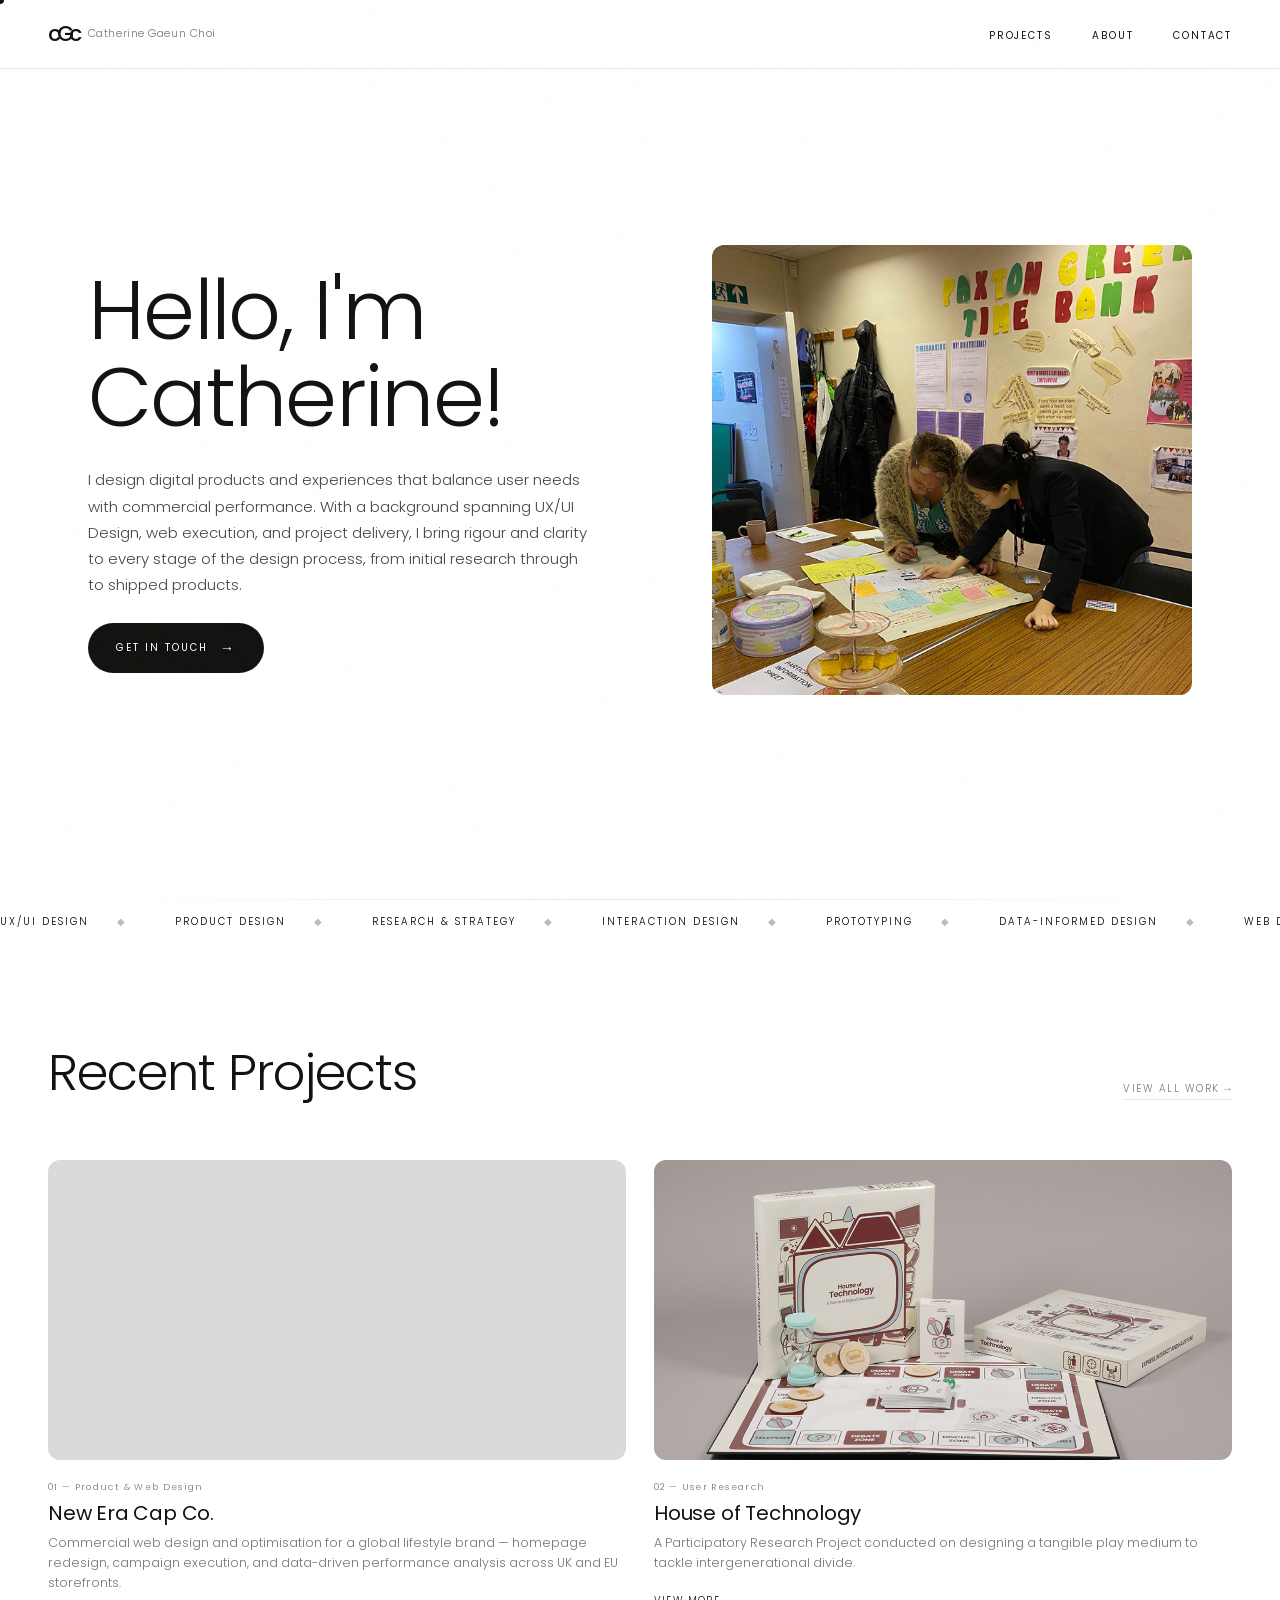
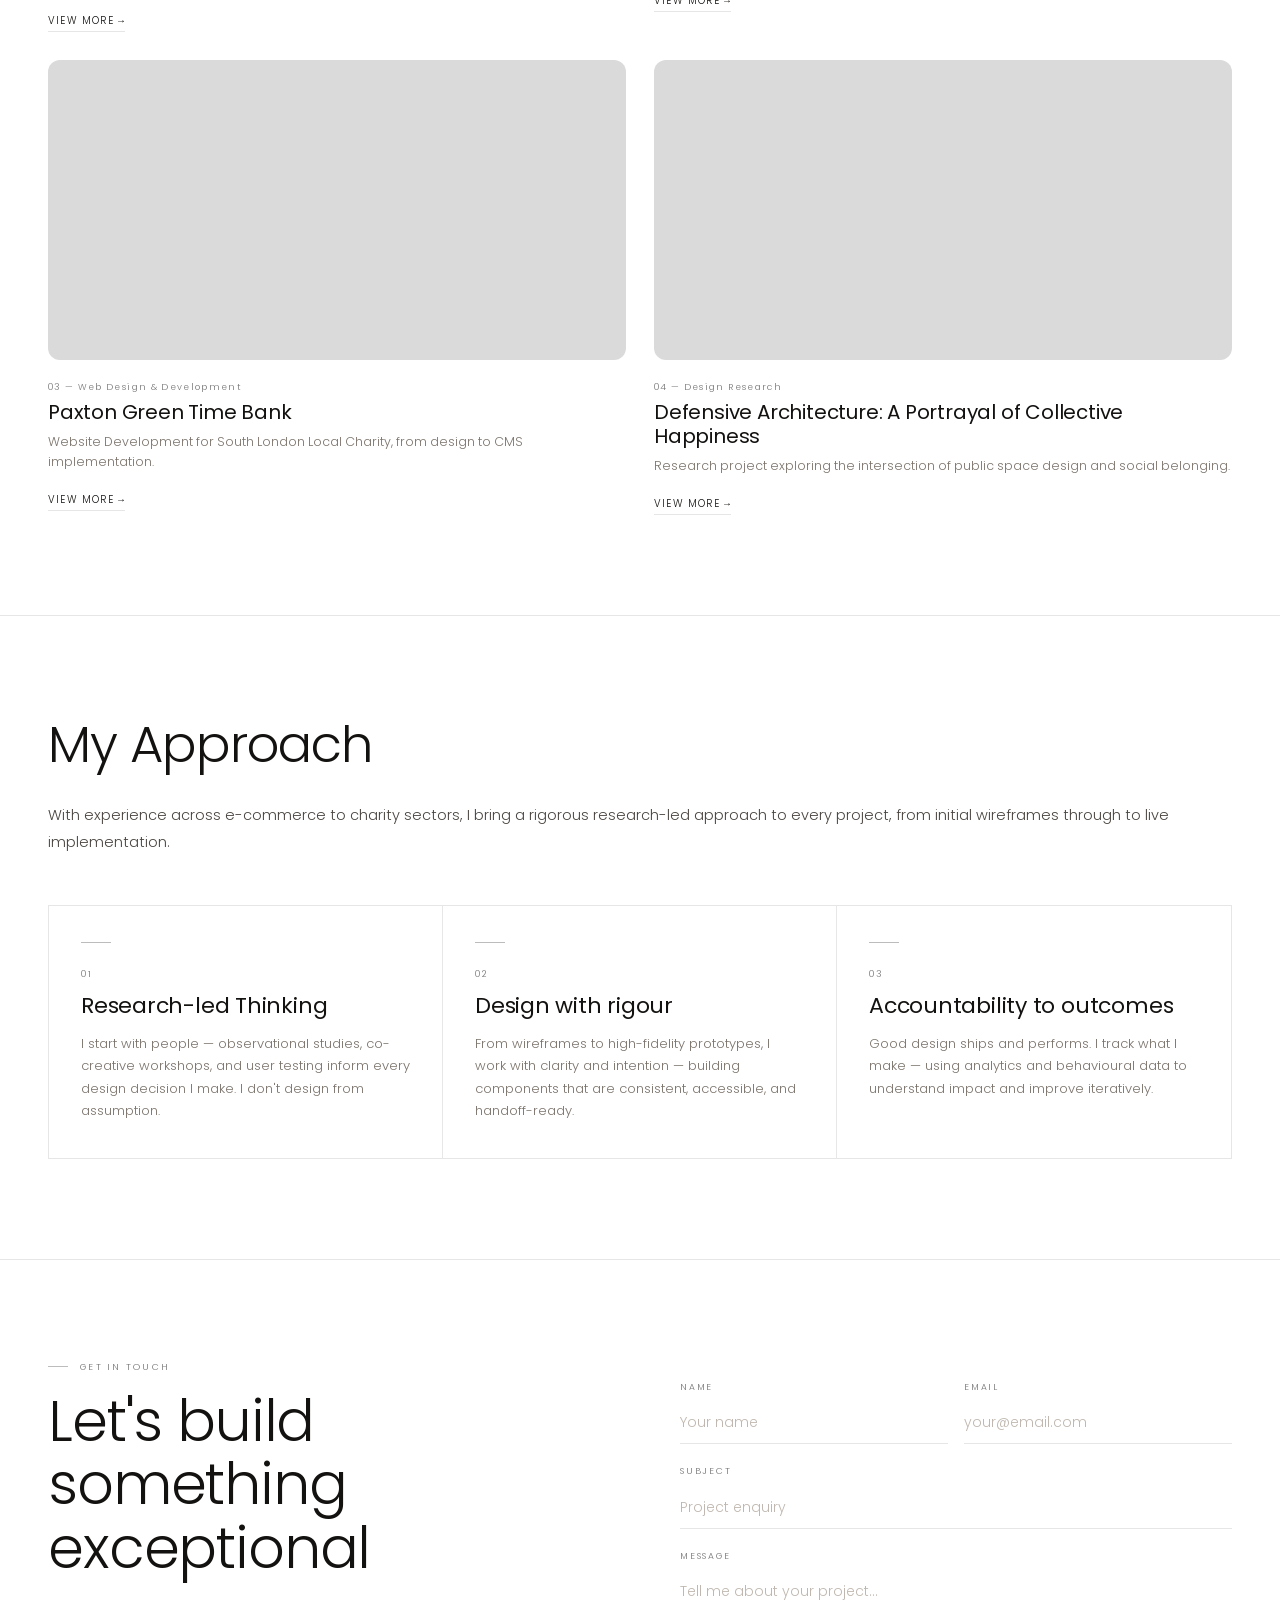
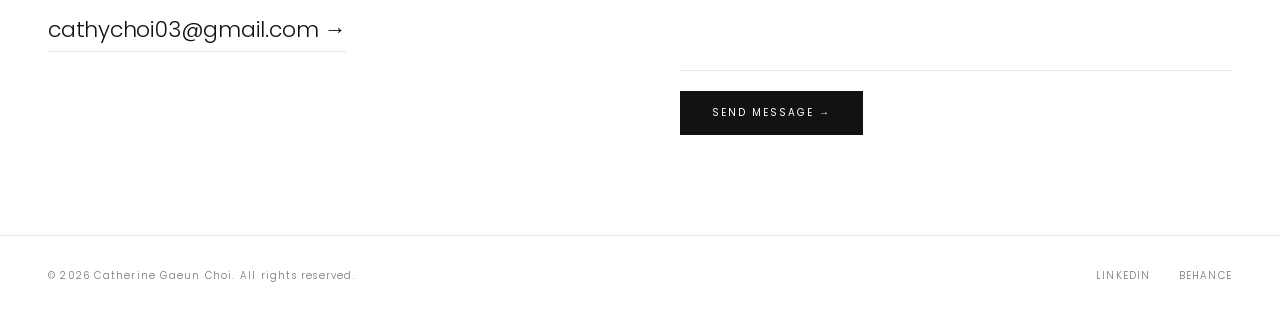
==== index.html @ c5b7e82d "removed project image for new era" ====
<!DOCTYPE html>
<html lang="en">
<head>
  <meta charset="UTF-8" />
  <meta name="viewport" content="width=device-width, initial-scale=1.0" />
  <title>Catherine Gaeun Choi — UX/UI & Web Specialist</title>
  <link rel="icon" type="image/png" href="memoji3.png">
  <link rel="apple-touch-icon" href="memoji3.png">

  <!-- Google Fonts -->
  <link rel="preconnect" href="https://fonts.googleapis.com" />
  <link rel="preconnect" href="https://fonts.gstatic.com" crossorigin />
  <link href="https://fonts.googleapis.com/css2?family=Poppins:wght@400;700&display=swap" rel="stylesheet">

  <!-- Stylesheet -->
  <link rel="stylesheet" href="style.css" />
</head>
<body>

  <!-- Custom cursor -->
  <div class="cursor" id="cursor"></div>

  <!-- ============================================================
       NAV
  ============================================================ -->
  <nav>
    <a href="#" class="nav-logo">
      <div class="logo-mark">cGc</div>
      <div class="logo-name">Catherine Gaeun Choi</div>
    </a>
    <ul class="nav-links">
      <li><a href="#projects">Projects</a></li>
      <li><a href="#services">About</a></li>
      <li><a href="#contact">Contact</a></li>
    </ul>
    <button class="nav-hamburger" id="hamburger" aria-label="Toggle menu">
      <span></span><span></span><span></span>
    </button>
  </nav>

  <!-- Mobile nav overlay -->
  <div class="mobile-nav-overlay" id="mobileNav">
    <a href="#projects" class="mobile-nav-link">Projects</a>
    <a href="#about"    class="mobile-nav-link">About</a>
    <a href="#services" class="mobile-nav-link">Services</a>
    <a href="#contact"  class="mobile-nav-link">Contact</a>
    <a href="mailto:cathychoi03@gmail.com" class="mobile-nav-email">cathychoi03@gmail.com</a>
  </div>

  <!-- ============================================================
       HERO
  ============================================================ -->
  <section class="hero">
  <div class="hero-content">
    <h1 class="hero-headline"> Hello, I'm Catherine!</h1>
    <p class="hero-bio">I design digital products and experiences that balance user needs with commercial performance. With a background spanning UX/UI Design, web execution, and project delivery, I bring rigour and clarity to every stage of the design process, from initial research through to shipped products.</p>
    <a class="hero-cta" href="#contact">Get in touch <span class="arrow">→</span></a>
  </div>
  <div class="hero-image">
    <img src="Work in progress.png" alt="Catherine" />
  </div>
  </section>

  <!-- ============================================================
       MARQUEE
  ============================================================ -->
  <div class="marquee-bar">
    <div class="marquee-track">
      <div class="marquee-item">UX/UI Design <span class="dot">◆</span></div>
      <div class="marquee-item">Product Design <span class="dot">◆</span></div>
      <div class="marquee-item">Research &amp; Strategy <span class="dot">◆</span></div>
      <div class="marquee-item">Interaction Design <span class="dot">◆</span></div>
      <div class="marquee-item">Prototyping <span class="dot">◆</span></div>
      <div class="marquee-item">Data-Informed Design <span class="dot">◆</span></div>
      <div class="marquee-item">Web Development <span class="dot">◆</span></div>
      <div class="marquee-item">CMS Implementation <span class="dot">◆</span></div>
      <!-- Duplicate set for seamless infinite loop -->
      <div class="marquee-item">UX/UI Design <span class="dot">◆</span></div>
      <div class="marquee-item">Product Design <span class="dot">◆</span></div>
      <div class="marquee-item">Research &amp; Strategy <span class="dot">◆</span></div>
      <div class="marquee-item">Interaction Design <span class="dot">◆</span></div>
      <div class="marquee-item">Prototyping <span class="dot">◆</span></div>
      <div class="marquee-item">Data-Informed Design <span class="dot">◆</span></div>
      <div class="marquee-item">Web Development <span class="dot">◆</span></div>
      <div class="marquee-item">CMS Implementation <span class="dot">◆</span></div>
    </div>
  </div>

  <!-- ============================================================
       PROJECTS
  ============================================================ -->
  <section id="projects">
    <div class="projects-header">
      <div>
        <h2 class="projects-title">Recent Projects</h2>
      </div>
      <a href="#" class="view-all">View All Work →</a>
    </div>

    <div class="projects-grid">

      <div class="project-card">
        <div class="project-thumb thumb-1">
          <div class="project-thumb-inner">
          </div>
        </div>
        <div class="project-info">
          <div class="project-index">01 — Product &amp; Web Design</div>
          <h3 class="project-name">New Era Cap Co.</h3>
          <p class="project-desc">Commercial web design and optimisation for a global lifestyle brand — homepage redesign, campaign execution, and data-driven performance analysis across UK and EU storefronts.</p>
          <a href="new-era.html" class="project-link">View more →</a>
        </div>
      </div>

      <div class="project-card">
        <div class="project-thumb thumb-2">
          <img src="House of Technology.jpg" alt="House of Technology" />
          <div class="project-thumb-inner">
          </div>
        </div>
        <div class="project-info">
          <div class="project-index">02 — User Research</div>
          <h3 class="project-name">House of Technology</h3>
          <p class="project-desc">A Participatory Research Project conducted on designing a tangible play medium to tackle intergenerational divide.</p>
          <a href="#" class="project-link">View more →</a>
        </div>
      </div>

      <div class="project-card">
        <div class="project-thumb thumb-3">
          <div class="project-thumb-inner">
          </div>
        </div>
        <div class="project-info">
          <div class="project-index">03 — Web Design &amp; Development</div>
          <h3 class="project-name">Paxton Green Time Bank</h3>
          <p class="project-desc">Website Development for South London Local Charity, from design to CMS implementation.</p>
          <a href="#" class="project-link">View more →</a>
        </div>
      </div>

      <div class="project-card">
        <div class="project-thumb thumb-4">
          <div class="project-thumb-inner">
          </div>
        </div>
        <div class="project-info">
          <div class="project-index">04 — Design Research</div>
          <h3 class="project-name">Defensive Architecture: A Portrayal of Collective Happiness</h3>
          <p class="project-desc">Research project exploring the intersection of public space design and social belonging.</p>
          <a href="#" class="project-link">View more →</a>
        </div>
      </div>

    </div>
  </section>

  <!-- ============================================================
       SERVICES
  ============================================================ -->
  <section id="services">
    <div class="services-header">
      <div>
        <h2 class="projects-title">My Approach</h2>
        <p class="about-text">With experience across e-commerce to charity sectors, I bring a rigorous
        research-led approach to every project, from initial wireframes through to live
        implementation.</p>
      </div>
    </div>
    <div class="services-list">
      <div class="service-item">
        <div class="service-accent"></div>
        <div class="service-num">01</div>
        <h3 class="service-name">Research-led Thinking</h3>
        <p class="service-text">I start with people — observational studies, co-creative workshops, and user testing inform every design decision I make. I don't design from assumption.</p>
      </div>
      <div class="service-item">
        <div class="service-accent"></div>
        <div class="service-num">02</div>
        <h3 class="service-name">Design with rigour</h3>
        <p class="service-text">From wireframes to high-fidelity prototypes, I work with clarity and intention — building components that are consistent, accessible, and handoff-ready.</p>
      </div>
      <div class="service-item">
        <div class="service-accent"></div>
        <div class="service-num">03</div>
        <h3 class="service-name">Accountability to outcomes</h3>
        <p class="service-text">Good design ships and performs. I track what I make — using analytics and behavioural data to understand impact and improve iteratively.</p>
      </div>
    </div>
  </section>

  <!-- ============================================================
       CONTACT
  ============================================================ -->
  <section id="contact">
    <div class="contact-left">
      <div class="section-label">Get in Touch</div>
      <h2 class="contact-tagline">
        Let's build<br>
        something<br>
        exceptional
      </h2>
      <a href="mailto:cathychoi03@gmail.com" class="contact-email">
        cathychoi03@gmail.com →
      </a>
    </div>
    <div class="contact-right">
      <form class="contact-form" onsubmit="return false;">
        <div class="form-row">
          <div class="form-group">
            <label class="form-label">Name</label>
            <input class="form-input" type="text" placeholder="Your name" />
          </div>
          <div class="form-group">
            <label class="form-label">Email</label>
            <input class="form-input" type="email" placeholder="your@email.com" />
          </div>
        </div>
        <div class="form-group">
          <label class="form-label">Subject</label>
          <input class="form-input" type="text" placeholder="Project enquiry" />
        </div>
        <div class="form-group">
          <label class="form-label">Message</label>
          <textarea class="form-textarea" placeholder="Tell me about your project..."></textarea>
        </div>
        <button class="form-submit" type="submit">Send Message →</button>
      </form>
    </div>
  </section>

  <!-- ============================================================
       FOOTER
  ============================================================ -->
  <footer>
    <div class="footer-copy">© 2026 Catherine Gaeun Choi. All rights reserved.</div>
    <div class="footer-socials">
      <a href="https://www.linkedin.com/in/gaeun-choi-cath0303">LinkedIn</a>
      <a href="https://www.behance.net/gaeunchoi_cath">Behance</a>
    </div>
  </footer>

  <!-- JavaScript -->
  <script src="main.js"></script>

</body>
</html>
---- style.css ----
/* ============================================================
   Catherine Gaeun Choi — Portfolio
   style.css
   ============================================================ */

*, *::before, *::after { box-sizing: border-box; margin: 0; padding: 0; }

:root {
  --cream: #ffffff;
  --ink: #141210;
  --warm-mid: #787878;
  --accent: #bcbcbc;
  --border: rgba(20,18,16,0.1);
  --font-display: 'Poppins', Helvetica, sans-serif;
  --font-body: 'Poppins', sans-serif;
  --font-mono: 'Poppins', monospace;
}

html { 
  scroll-behavior: smooth;
  overflow-x: hidden;
 }

body {
  background: var(--cream);
  color: var(--ink);
  font-family: var(--font-body);
  font-weight: 300;
  font-size: 15px;
  line-height: 1.6;
  overflow-x: hidden;
  cursor: none;
}

/* ---- CUSTOM CURSOR ---- */
.cursor {
  position: fixed;
  width: 8px; height: 8px;
  background: var(--ink);
  border-radius: 50%;
  pointer-events: none;
  z-index: 9999;
  transform: translate(-50%, -50%);
  transition: transform 0.1s ease, width 0.3s ease, height 0.3s ease, background 0.3s ease;
  mix-blend-mode: multiply;
}
.cursor.hover {
  width: 40px; height: 40px;
  background: var(--accent);
  opacity: 0.6;
}

/* ---- NOISE OVERLAY ---- */
body::before {
  content: '';
  position: fixed; inset: 0;
  background-image: url("data:image/svg+xml,%3Csvg viewBox='0 0 256 256' xmlns='http://www.w3.org/2000/svg'%3E%3Cfilter id='noise'%3E%3CfeTurbulence type='fractalNoise' baseFrequency='0.9' numOctaves='4' stitchTiles='stitch'/%3E%3C/filter%3E%3Crect width='100%25' height='100%25' filter='url(%23noise)' opacity='0.035'/%3E%3C/svg%3E");
  pointer-events: none;
  z-index: 998;
  opacity: 0.4;
}

/* ---- NAV ---- */
nav {
  position: fixed; top: 0; left: 0; right: 0;
  z-index: 200;
  display: flex; align-items: center; justify-content: space-between;
  padding: 22px 48px;
  background: white;
  backdrop-filter: blur(12px);
  border-bottom: 1px solid var(--border);
  transition: padding 0.3s ease;
}

.nav-logo {
  display: flex; align-items: center; gap: 10px;
  text-decoration: none; color: var(--ink);
}
.nav-logo .logo-mark {
  font-family: var(--font-display);
  font-size: 22px;
  font-weight: 500;
  letter-spacing: -0.2em;
  line-height: 1;
}
.nav-logo .logo-name {
  font-family: var(--font-body);
  font-size: 11px;
  font-weight: 300;
  letter-spacing: 0.05em;
  color: var(--warm-mid);
}

.nav-links {
  display: flex; gap: 40px;
  list-style: none;
}
.nav-links a {
  text-decoration: none;
  color: var(--ink);
  font-size: 10px;
  font-weight: 400;
  letter-spacing: 0.18em;
  text-transform: uppercase;
  position: relative;
  transition: color 0.3s ease;
}
.nav-links a::after {
  content: '';
  position: absolute;
  bottom: -2px; left: 0; right: 0;
  height: 1px;
  background: var(--accent);
  transform: scaleX(0);
  transform-origin: left;
  transition: transform 0.3s ease;
}
.nav-links a:hover { color: var(--warm-mid); }
.nav-links a:hover::after { transform: scaleX(1); }

/* ---- HAMBURGER MENU ---- */
.nav-hamburger {
  display: none;
  flex-direction: column;
  justify-content: center;
  align-items: center;
  gap: 5px;
  width: 28px; height: 28px;
  background: none;
  border: none;
  cursor: pointer;
  padding: 0;
  z-index: 200;
}
.nav-hamburger span {
  display: block;
  width: 100%; height: 1px;
  background: var(--ink);
  transition: transform 0.35s ease, opacity 0.35s ease, width 0.35s ease;
  transform-origin: center;
}
.nav-hamburger.open span:nth-child(1) { transform: translateY(6px) rotate(45deg); }
.nav-hamburger.open span:nth-child(2) { opacity: 0; width: 0; }
.nav-hamburger.open span:nth-child(3) { transform: translateY(-6px) rotate(-45deg); }

/* ---- MOBILE NAV OVERLAY ---- */
.mobile-nav-overlay {
  display: none;
  position: fixed; inset: 0;
  background: var(--cream);
  z-index: 150;
  flex-direction: column;
  align-items: center;
  justify-content: center;
  gap: 40px;
  opacity: 0;
  pointer-events: none;
  transition: opacity 0.4s ease;
}
.mobile-nav-overlay.open {
  opacity: 1;
  pointer-events: all;
}
.mobile-nav-overlay a {
  font-family: var(--font-display);
  font-size: 20px;
  font-weight: 300;
  letter-spacing: -0.02em;
  color: var(--ink);
  text-decoration: none;
  transition: color 0.3s ease;
}
.mobile-nav-overlay a:hover { color: var(--warm-mid); }
.mobile-nav-email {
  font-family: var(--font-mono) !important;
  font-size: 11px !important;
  letter-spacing: 0.15em !important;
  text-transform: uppercase;
  color: var(--warm-mid) !important;
  border-top: 1px solid var(--border);
  padding-top: 32px;
  width: 80%;
  text-align: center;
}

/* ---- HERO ---- */
.hero {
  min-height: 100vh;
  display: flex;
  flex-direction: row;
  align-items: center;
  justify-content: space-between;
  text-align: left;
  padding: 140px 48px 100px;
  position: relative;
  max-width: 1200px;
  margin: 0 auto;
  gap: clamp(24px, 5vw, 64px);
}
.hero::after {
  content: '';
  position: absolute;
  bottom: 0; left: 48px; right: 48px;
  height: 1px;
  background: linear-gradient(90deg, transparent, var(--border), transparent);
}
.hero-content {
  display: flex;
  flex-direction: column;
  align-items: flex-start; 
  max-width: 560px;
  flex: 1;
}
.hero-eyebrow {
  font-family: var(--font-mono);
  font-size: 10px;
  letter-spacing: 0.2em;
  text-transform: uppercase;
  color: var(--warm-mid);
  margin-bottom: 28px;
  opacity: 0;
  animation: fadeUp 0.8s ease 0.1s forwards;
}
.hero-eyebrow span {
  display: inline-block;
  width: 24px; height: 1px;
  background: var(--accent);
  vertical-align: middle;
  margin-right: 10px;
}

.hero-headline {
  font-family: var(--font-display);
  font-size: clamp(52px, 6.5vw, 86px);
  font-weight: 300;
  line-height: 1.05;
  letter-spacing: -0.02em;
  color: var(--ink);
  opacity: 0;
  animation: fadeUp 0.9s ease 0.25s forwards;
  padding-bottom: clamp(10px, 2vw, 30px)
}

.hero-bio {
  font-size: 15px;
  line-height: 1.75;
  color: #4a4540;
  max-width: 500px;
  opacity: 0;
  animation: fadeUp 0.9s ease 0.45s forwards;
}
.hero-bio strong {
  font-weight: 400;
  color: var(--ink);
  border-bottom: 1px solid var(--accent);
  padding-bottom: 1px;
}

.hero-cta {
  display: flex;
  align-items: center;
  gap: 12px;
  background: var(--ink);
  color: var(--cream);
  text-decoration: none;
  padding: 14px 28px;
  font-size: 10px;
  font-weight: 400;
  letter-spacing: 0.2em;
  text-transform: uppercase;
  transition: background 0.3s ease, color 0.3s ease, gap 0.3s ease;
  align-self: flex-start;
  opacity: 0;
  animation: fadeUp 0.9s ease 0.55s forwards;
  margin-top: clamp(10px, 3vw, 24px);
  border-radius: 40px;
}

.hero-cta:hover {
  background: #d9d9d9;
  color: var(--ink);
  gap: 18px;
}
.hero-cta .arrow { font-size: 14px; }

.hero-image {
  flex: 1;
  display: flex;
  align-items: center;
  justify-content: center;
  max-width: 480px;
}

.hero-image img {
  width: 100%;
  height: 450px;
  object-fit: cover;
  object-position: top;
  display: block;
  opacity: 0;
  border-radius: 12px;
  animation: fadeUp 0.8s ease 0.6s forwards;
}

@media (max-width: 600px) {
  .hero {
    flex-direction: column !important;
    text-align: center;
    padding: 100px 20px 60px;
    gap: 32px;
    max-width: 100%;
  }
  .hero-content {
    align-items: center;
    order: 2;
    gap: 20px;
    width: 100%;
    max-width: 100%;
  }
  .hero-image {
    order: 1;  
    max-width: 100%;
    width: 100%;
    flex: none;

  }
  .hero-image img {
    width: 100%;
    height: auto;
    aspect-ratio: 4/3;
    object-fit: cover;
    object-position: top;
    border-radius: 12px;
  }
  .hero-cta {
    align-self: center;
  }
}

/* Scroll indicator */
.scroll-hint {
  position: absolute;
  bottom: 40px; left: 50%;
  transform: translateX(-50%);
  display: flex; flex-direction: column; align-items: center; gap: 8px;
  opacity: 0;
  animation: fadeIn 1s ease 1.2s forwards;
}
.scroll-hint span {
  font-family: var(--font-mono);
  font-size: 9px;
  letter-spacing: 0.2em;
  text-transform: uppercase;
  color: var(--warm-mid);
}
.scroll-line {
  width: 1px; height: 40px;
  background: linear-gradient(to bottom, var(--accent), transparent);
  animation: scrollPulse 2s ease infinite;
}

/* ---- SECTION LABEL ---- */
.section-label {
  font-family: var(--font-mono);
  font-size: 9px;
  letter-spacing: 0.25em;
  text-transform: uppercase;
  color: var(--warm-mid);
  display: flex;
  align-items: center;
  gap: 12px;
}
.section-label::before {
  content: '';
  display: inline-block;
  width: 20px; height: 1px;
  background: var(--accent);
}

/* ---- MARQUEE ---- */
.marquee-bar {
  overflow: hidden;
  padding: 14px 0;
  background: transparent;
  color: var(--cream);
  max-width: 100vw;
  width: 100%;
}
.marquee-track {
  display: flex;
  gap: 0;
  animation: marqueeScroll 18s linear infinite;
  width: max-content;
}
.marquee-item {
  display: flex;
  align-items: center;
  gap: 28px;
  padding-right: 48px;
  font-family: var(--font-mono);
  font-size: 10px;
  letter-spacing: 0.2em;
  text-transform: uppercase;
  white-space: nowrap;
  color: black;
}
.marquee-item .dot { color: var(--accent); }

/* ---- PROJECTS ---- */
#projects {
  padding: 100px 48px;
}

.projects-header {
  display: flex;
  justify-content: space-between;
  align-items: flex-end;
  margin-bottom: 60px;
}

.projects-title {
  font-family: var(--font-display);
  font-size: clamp(32px, 4vw, 52px);
  font-weight: 300;
  line-height: 1.1;
  letter-spacing: -0.02em;
}
.projects-title em { font-style: italic; color: var(--warm-mid); }

.view-all {
  font-family: var(--font-mono);
  font-size: 10px;
  letter-spacing: 0.15em;
  text-transform: uppercase;
  color: var(--warm-mid);
  text-decoration: none;
  border-bottom: 1px solid var(--border);
  padding-bottom: 2px;
  transition: color 0.3s ease, border-color 0.3s ease;
}
.view-all:hover { color: var(--ink); border-color: var(--accent); }

.projects-grid {
  display: grid;
  grid-template-columns: repeat(2, 1fr);
  gap: 28px;
}

.project-card {
  display: flex;
  flex-direction: column;
  gap: 0;
  cursor: none;
  opacity: 0;
  transform: translateY(30px);
  transition: opacity 0.7s ease, transform 0.7s ease;
}
.project-card.visible { opacity: 1; transform: translateY(0); }
.project-card:nth-child(2) { transition-delay: 0.1s; }
.project-card:nth-child(3) { transition-delay: 0.2s; }
.project-card:nth-child(4) { transition-delay: 0.3s; }

.project-thumb {
  width: 100%;
  height: 300px;
  aspect-ratio: 4/3;
  background: #dadada;
  position: relative;
  overflow: hidden;
  border-radius: 12px;
}
.project-thumb::after {
  content: '';
  position: absolute; inset: 0;
  background: var(--ink);
  opacity: 0;
  transition: opacity 0.4s ease;
}
.project-card:hover .project-thumb::after { opacity: 0.06; }

.project-thumb-inner {
  width: 100%; height: 100%;
  display: flex;
  align-items: center;
  justify-content: center;
}

.project-thumb img {
  width: 100%;
  height: 100%;
  object-fit: cover;
  object-position: center;
  display: block;
}

.project-card:hover .thumb-icon { transform: scale(0.9) rotate(-5deg); }

.project-info { padding: 20px 0 0; }

.project-index {
  font-family: var(--font-mono);
  font-size: 9px;
  letter-spacing: 0.15em;
  color: var(--warm-mid);
  margin-bottom: 6px;
}

.project-name {
  font-family: var(--font-display);
  font-size: 20px;
  font-weight: 400;
  line-height: 1.2;
  margin-bottom: 8px;
  letter-spacing: -0.01em;
  transition: color 0.3s ease;
}
.project-card:hover .project-name { color: var(--warm-mid); }

.project-desc {
  font-size: 12.5px;
  line-height: 1.6;
  color: #7a726a;
  margin-bottom: 14px;
}

.project-link {
  font-family: var(--font-mono);
  font-size: 10px;
  letter-spacing: 0.12em;
  text-transform: uppercase;
  color: var(--ink);
  text-decoration: none;
  display: inline-flex;
  align-items: center;
  gap: 6px;
  border-bottom: 1px solid var(--border);
  padding-bottom: 2px;
  transition: gap 0.3s ease, border-color 0.3s ease, color 0.3s ease;
}
.project-link:hover { gap: 10px; border-color: var(--accent); color: var(--warm-mid); }


/* ---- SERVICES ---- */
#services {
  padding: 100px 48px;
  border-top: 1px solid var(--border);
}

.services-header {
  display: grid;
  grid-template-columns: 1fr;
  gap: 60px;
  align-items: end;
  margin-bottom: 30px;
}

.services-header .projects-title {
  margin-bottom: 30px;
}

.services-intro {
  font-size: 14.5px;
  line-height: 1.8;
  color: #4a4540;
}

.about-text {
  font-size: 14.5px;
  line-height: 1.8;
  color: #4a4540;
  margin-bottom: 20px;
  margin-top: 0px;
}

.services-list {
  display: grid;
  grid-template-columns: repeat(3, 1fr);
  gap: 0;
  border: 1px solid var(--border);
}

.service-item {
  padding: 36px 32px;
  border-right: 1px solid var(--border);
  position: relative;
  transition: background 0.4s ease;
}
.service-item:last-child { border-right: none; }
.service-item:hover { background: var(--ink); }
.service-item:hover .service-num,
.service-item:hover .service-name,
.service-item:hover .service-text { color: var(--cream); }
.service-item:hover .service-accent { background: var(--cream); }

.service-accent {
  width: 30px; height: 1px;
  background: var(--accent);
  margin-bottom: 24px;
  transition: background 0.4s ease;
}

.service-num {
  font-family: var(--font-mono);
  font-size: 9px;
  letter-spacing: 0.2em;
  color: var(--warm-mid);
  margin-bottom: 12px;
  transition: color 0.4s ease;
}

.service-name {
  font-family: var(--font-display);
  font-size: 22px;
  font-weight: 400;
  line-height: 1.2;
  margin-bottom: 14px;
  letter-spacing: -0.01em;
  transition: color 0.4s ease;
}

.service-text {
  font-size: 13px;
  line-height: 1.7;
  color: #7a726a;
  transition: color 0.4s ease;
}

/* ---- CONTACT ---- */
#contact {
  padding: 100px 48px;
  border-top: 1px solid var(--border);
  display: grid;
  grid-template-columns: 1fr 1fr;
  gap: 80px;
  align-items: start;
}

.contact-tagline {
  font-family: var(--font-display);
  font-size: clamp(36px, 4.5vw, 58px);
  font-weight: 300;
  line-height: 1.1;
  letter-spacing: -0.02em;
  margin: 16px 0 32px;
}
.contact-tagline em { font-style: italic; color: var(--warm-mid); }

.contact-email {
  display: inline-flex;
  align-items: center;
  gap: 12px;
  font-family: var(--font-display);
  font-size: 22px;
  font-weight: 300;
  color: var(--ink);
  text-decoration: none;
  border-bottom: 1px solid var(--border);
  padding-bottom: 4px;
  transition: border-color 0.3s ease, gap 0.3s ease, color 0.3s ease;
  letter-spacing: -0.01em;
}
.contact-email:hover { gap: 18px; border-color: var(--accent); color: var(--warm-mid); }

.contact-right { padding-top: 20px; }

.contact-form {
  display: flex;
  flex-direction: column;
  gap: 20px;
}

.form-row {
  display: grid;
  grid-template-columns: 1fr 1fr;
  gap: 16px;
}

.form-group {
  display: flex;
  flex-direction: column;
  gap: 8px;
}

.form-label {
  font-family: var(--font-mono);
  font-size: 9px;
  letter-spacing: 0.2em;
  text-transform: uppercase;
  color: var(--warm-mid);
}

.form-input, .form-textarea {
  background: transparent;
  border: none;
  border-bottom: 1px solid var(--border);
  padding: 10px 0;
  font-family: var(--font-body);
  font-size: 14px;
  font-weight: 300;
  color: var(--ink);
  outline: none;
  transition: border-color 0.3s ease;
  width: 100%;
}
.form-input::placeholder, .form-textarea::placeholder { color: #c0b8b0; }
.form-input:focus, .form-textarea:focus { border-color: var(--accent); }

.form-textarea {
  resize: none;
  height: 100px;
}

.form-submit {
  align-self: flex-start;
  background: var(--ink);
  color: var(--cream);
  border: none;
  padding: 14px 32px;
  font-family: var(--font-body);
  font-size: 10px;
  font-weight: 400;
  letter-spacing: 0.2em;
  text-transform: uppercase;
  cursor: pointer;
  transition: background 0.3s ease, color 0.3s ease;
}
.form-submit:hover { background: var(--accent); color: var(--ink); }

/* ---- FOOTER ---- */
footer {
  padding: 32px 48px;
  border-top: 1px solid var(--border);
  display: flex;
  justify-content: space-between;
  align-items: center;
}

.footer-copy {
  font-family: var(--font-mono);
  font-size: 10px;
  letter-spacing: 0.12em;
  color: var(--warm-mid);
}

.footer-socials {
  display: flex;
  gap: 28px;
}

.footer-socials a {
  font-family: var(--font-mono);
  font-size: 10px;
  letter-spacing: 0.12em;
  text-transform: uppercase;
  color: var(--warm-mid);
  text-decoration: none;
  transition: color 0.3s ease;
}
.footer-socials a:hover { color: var(--ink); }

/* ---- ANIMATIONS ---- */
@keyframes fadeUp {
  from { opacity: 0; transform: translateY(20px); }
  to   { opacity: 1; transform: translateY(0); }
}
@keyframes fadeIn {
  from { opacity: 0; }
  to   { opacity: 1; }
}
@keyframes scrollPulse {
  0%, 100% { opacity: 1; transform: scaleY(1); }
  50%       { opacity: 0.3; transform: scaleY(0.6); }
}
@keyframes marqueeScroll {
  from { transform: translateX(0); }
  to   { transform: translateX(-50%); }
}

/* ---- TABLET (≤900px) ---- */
@media (max-width: 900px) {
  nav { padding: 18px 28px; }

  .hero {
    padding: 120px 28px 80px;
    min-height: auto;
    gap: 40px;
  }
  .hero-left { padding-right: 0; }
  .hero-right { padding-left: 0; }
  .scroll-hint { display: none; }

  #projects { padding: 72px 28px; }
  .projects-grid { grid-template-columns: repeat(2, 1fr); gap: 24px; }
  .projects-header { flex-direction: column; align-items: flex-start; gap: 16px; }

  #about {
    padding: 72px 28px;
    grid-template-columns: 1fr;
    gap: 48px;
  }
  .about-photo-frame { max-width: 260px; }

  #services { padding: 72px 28px; }
  .services-header { grid-template-columns: 1fr; gap: 20px; margin-bottom: 40px; }
  .services-list { grid-template-columns: 1fr; }
  .service-item { border-right: none; border-bottom: 1px solid var(--border); }
  .service-item:last-child { border-bottom: none; }

  #contact { padding: 72px 28px; grid-template-columns: 1fr; gap: 48px; }
  footer { padding: 28px 28px; flex-direction: column; gap: 16px; text-align: center; }
}

/* ---- MOBILE (≤600px) ---- */
@media (max-width: 600px) {
  body { cursor: auto; font-size: 14px; }
  .cursor { display: none; }

  nav { padding: 16px 20px; }
  .nav-logo .logo-name { display: none; }
  .nav-links { display: none; }
  .nav-hamburger { display: flex; }
  .mobile-nav-overlay { display: flex; }

  .hero {
    padding: 100px 20px 60px;
    gap: 32px;
  }
  .hero-headline { font-size: clamp(40px, 11vw, 60px); }
  .hero-bio { font-size: 14px; }
  .hero-cta { width: auto; max-width: 220px; justify-content: center; padding: 12px 20px; align-self: center; }

  #projects { 
    padding: 60px 20px;
    overflow: hidden;
    width: 100%;
   }
  .projects-grid { grid-template-columns: 1fr; gap: 36px; }
  .projects-header { margin-bottom: 36px; }
  .projects-title { font-size: clamp(28px, 8vw, 38px); }
  .project-card {width: 100%; max-width: 100%; overflow: hidden;}
  .project-thumb {width: 100%; max-width: 100%; height: auto;}

  #about { padding: 60px 20px; gap: 36px; }
  .about-photo-frame { max-width: 100%; }
  .about-initials { font-size: 56px; }
  .about-heading { font-size: clamp(26px, 8vw, 38px); }
  .skills-grid { grid-template-columns: repeat(2, 1fr); }

  #services { padding: 60px 20px; }
  .service-item { padding: 28px 20px; }
  .service-name { font-size: 20px; }
  .services-header { grid-template-columns: 1fr; gap: 20px; }

  #contact { padding: 60px 20px; }
  .contact-tagline { font-size: clamp(30px, 9vw, 46px); }
  .contact-email { font-size: 16px; word-break: break-all; }
  .form-row { grid-template-columns: 1fr; }
  .form-submit { width: 100%; text-align: center; justify-content: center; }

  footer { padding: 24px 20px; gap: 12px; }
  .footer-socials { gap: 20px; }
  }
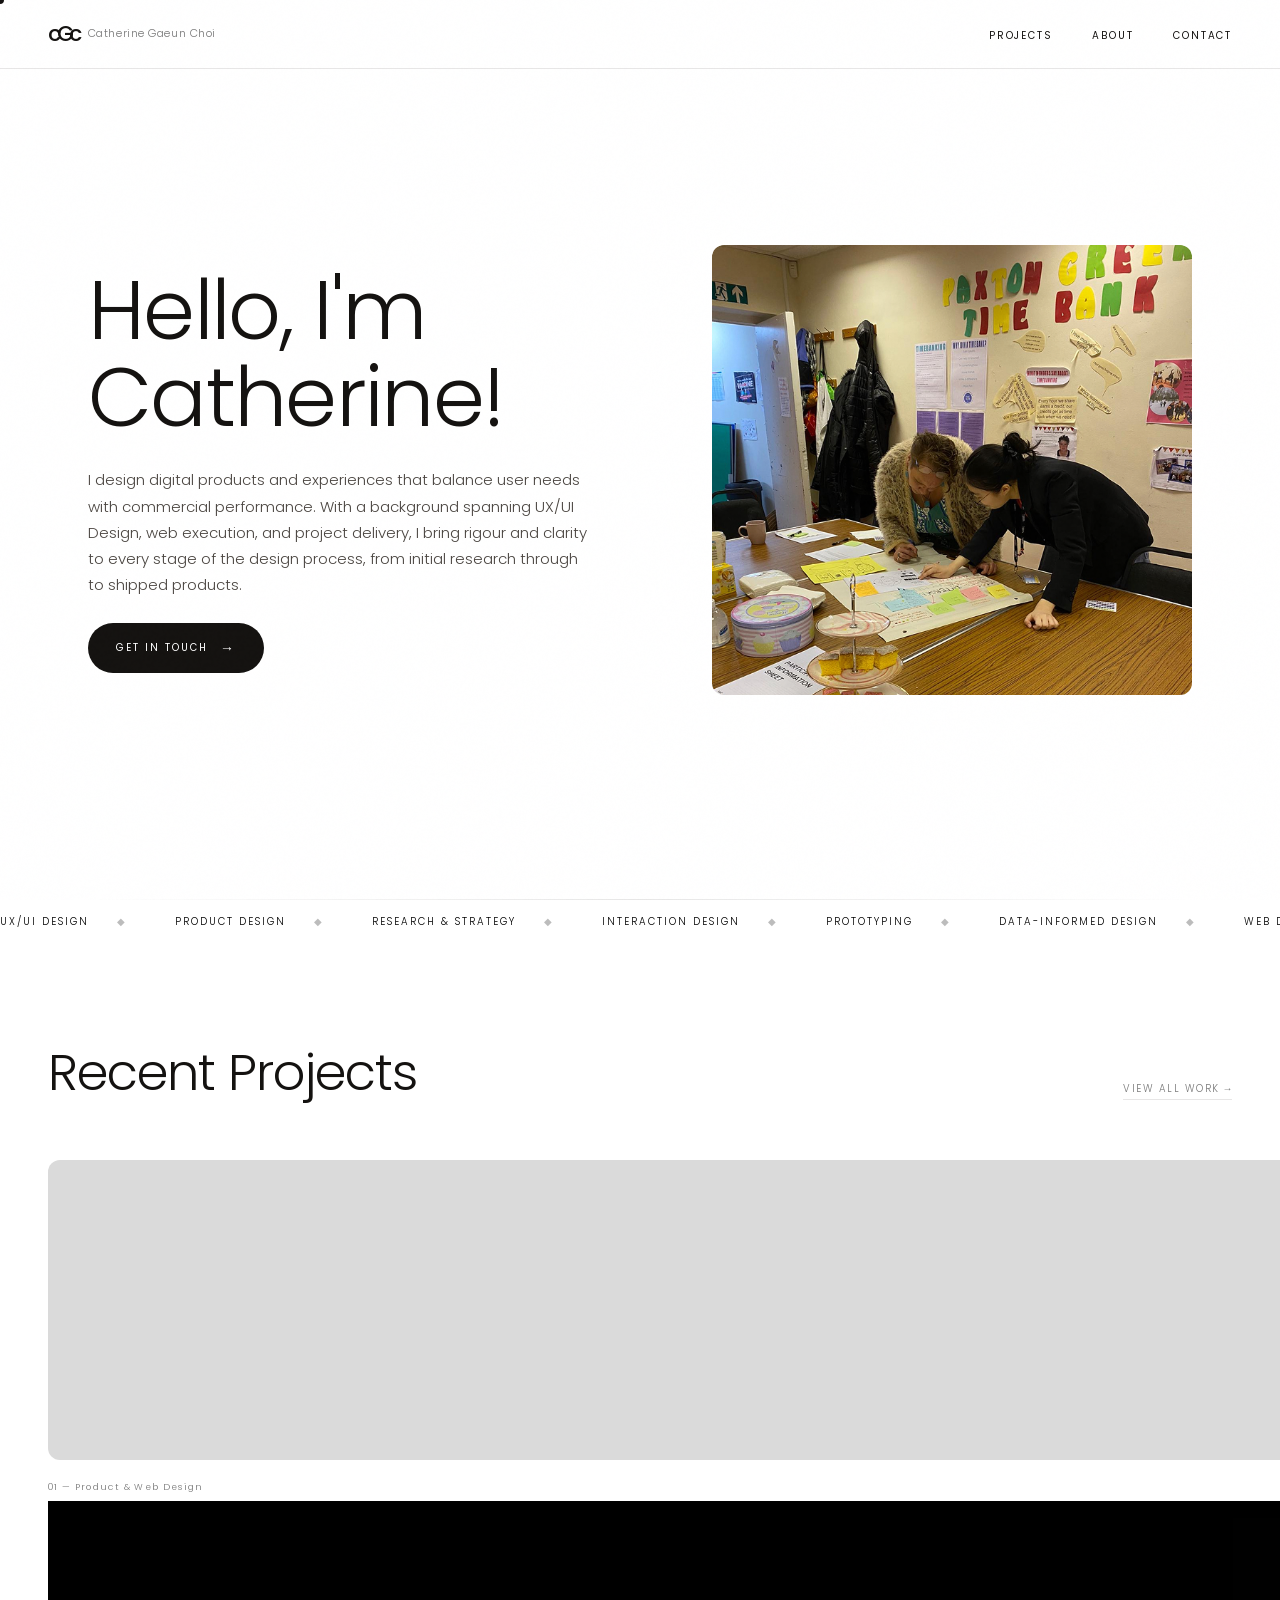
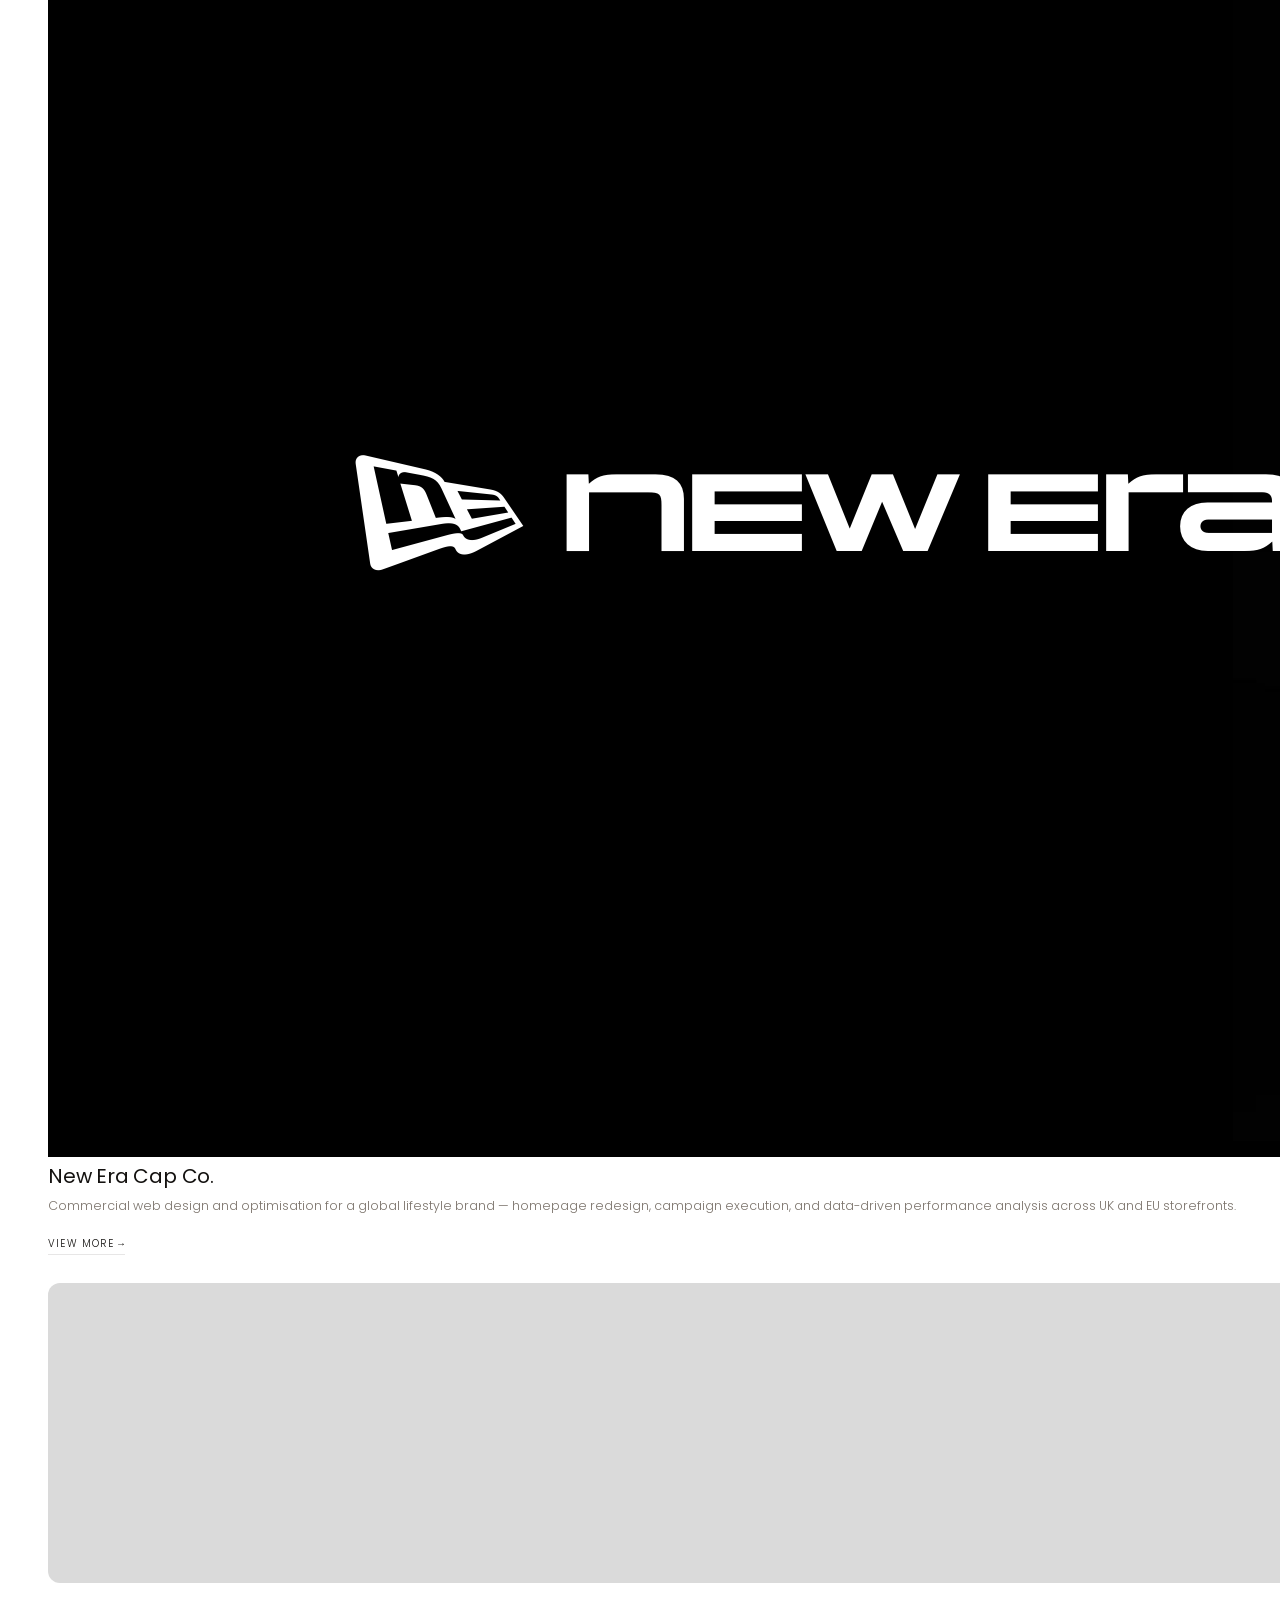
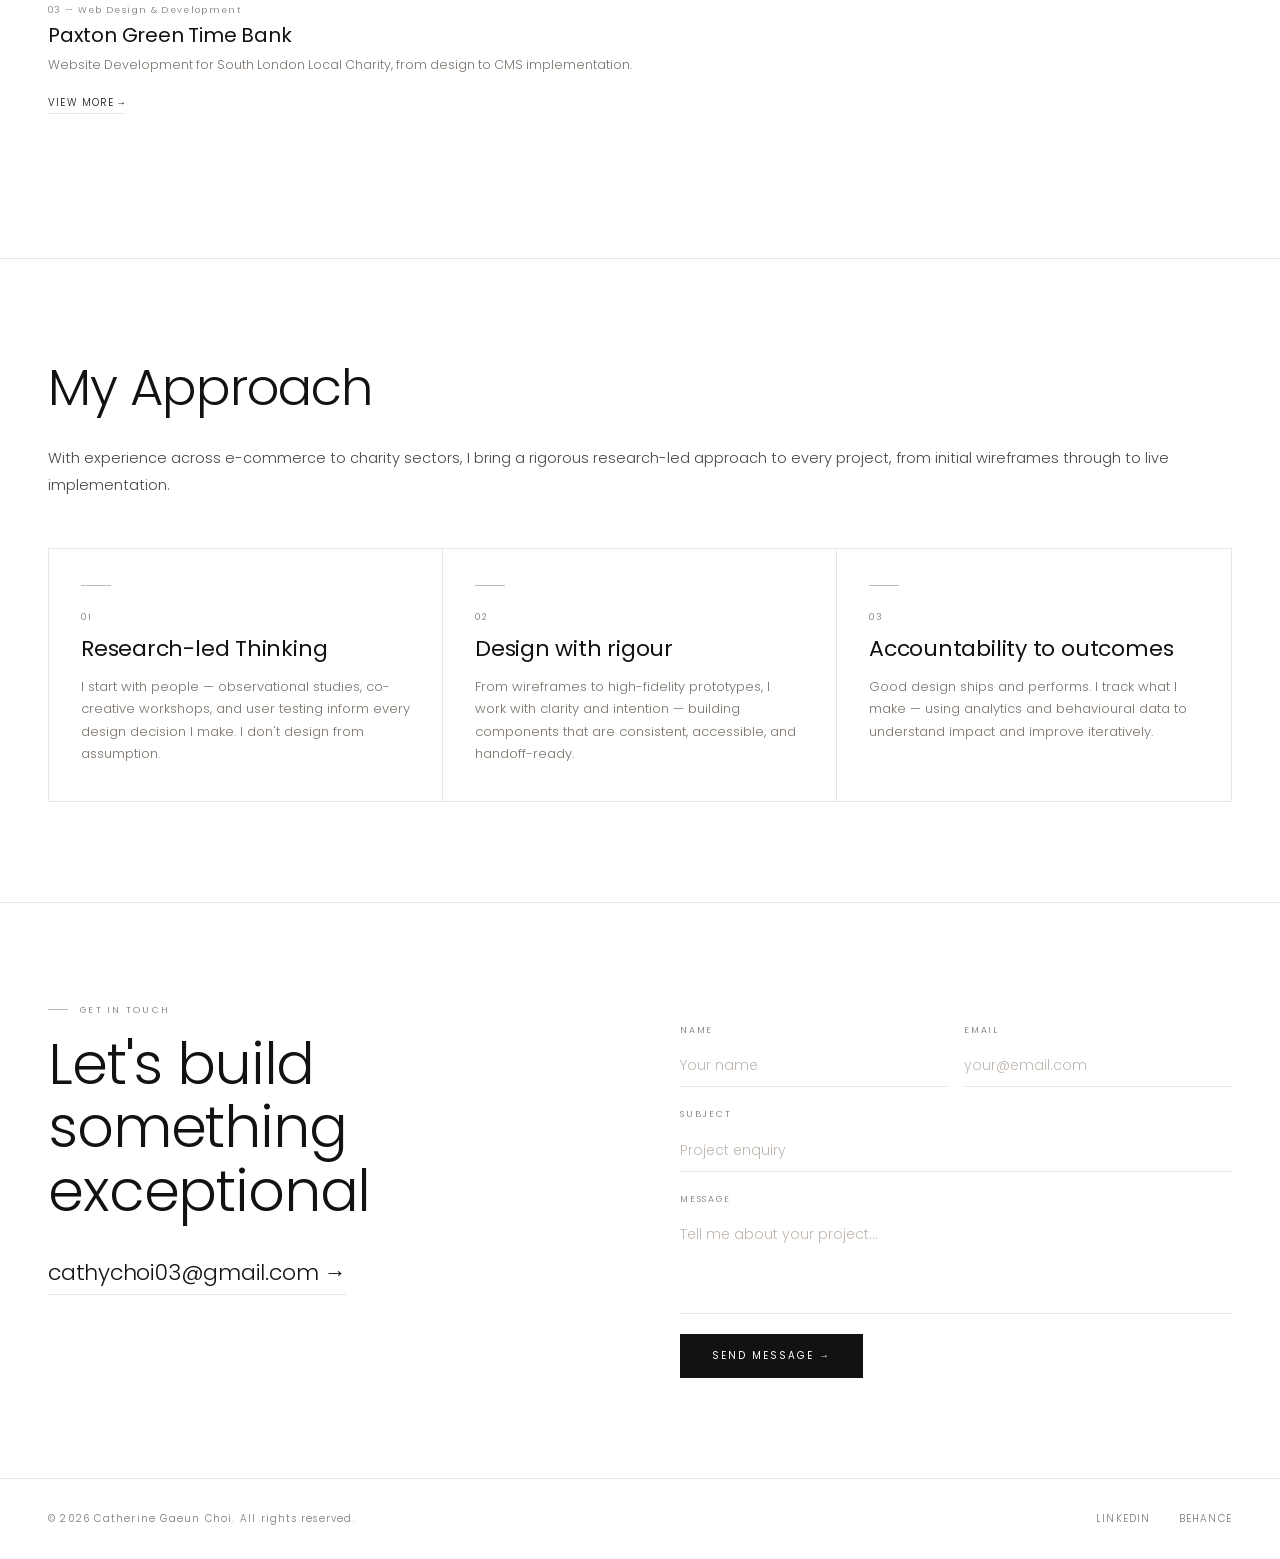
==== commit 46d34949: "change in project image - new era & html update" ====
--- a/index.html
+++ b/index.html
@@ -106,6 +106,7 @@
         </div>
         <div class="project-info">
           <div class="project-index">01 — Product &amp; Web Design</div>
+          <img src="New Era.png" alt="New Era" />
           <h3 class="project-name">New Era Cap Co.</h3>
           <p class="project-desc">Commercial web design and optimisation for a global lifestyle brand — homepage redesign, campaign execution, and data-driven performance analysis across UK and EU storefronts.</p>
           <a href="new-era.html" class="project-link">View more →</a>
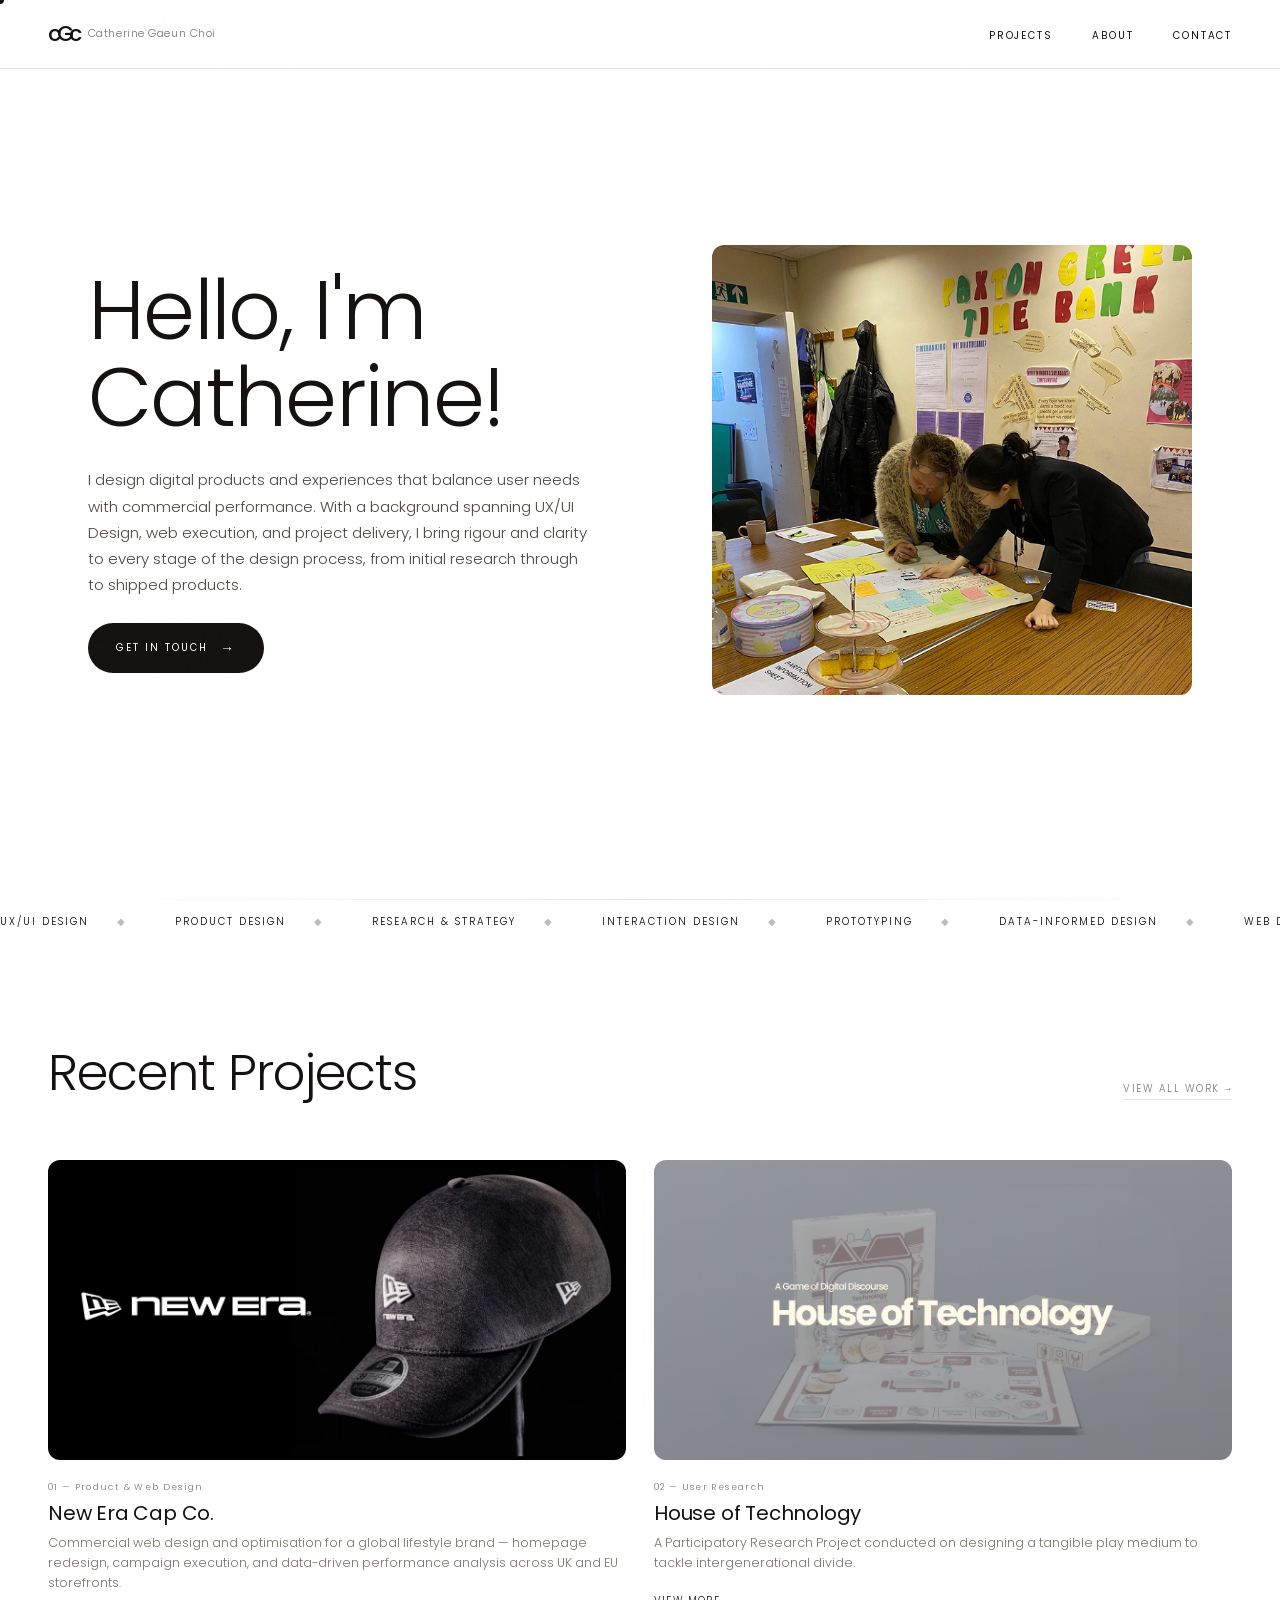
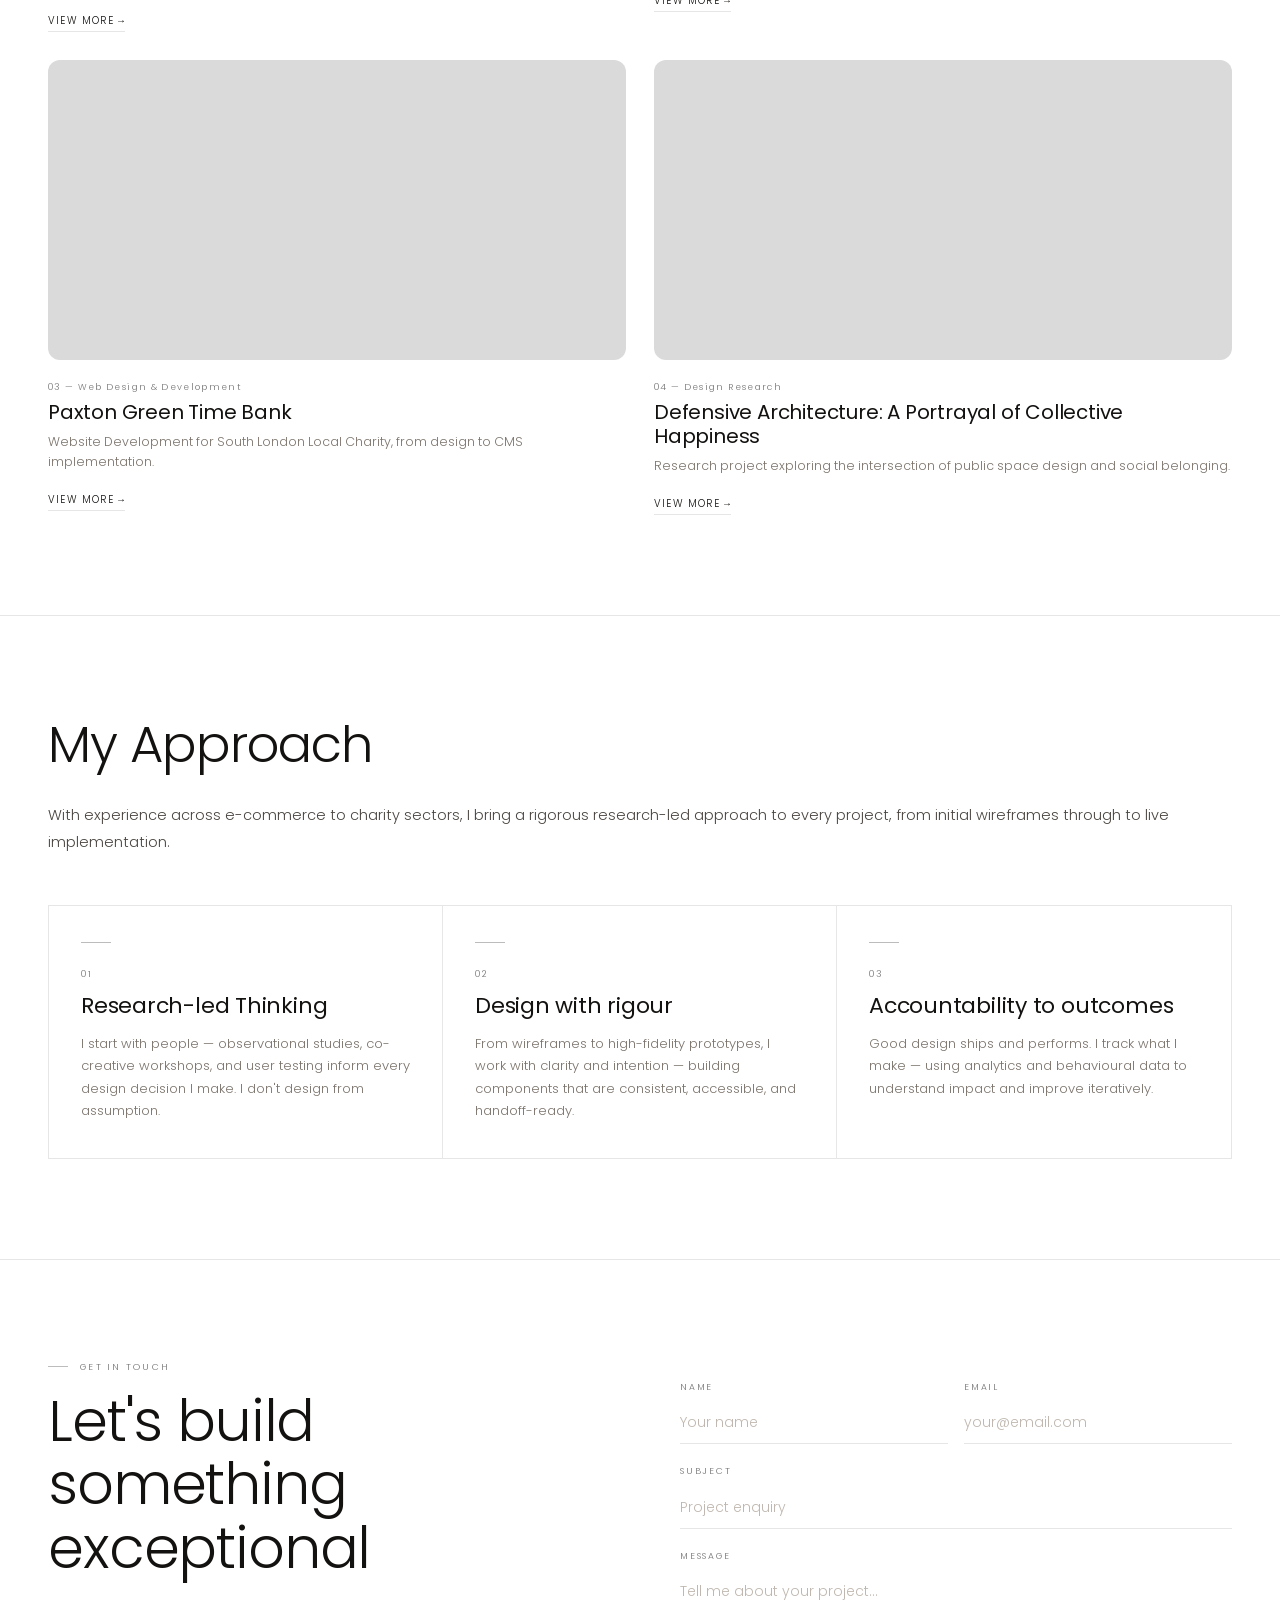
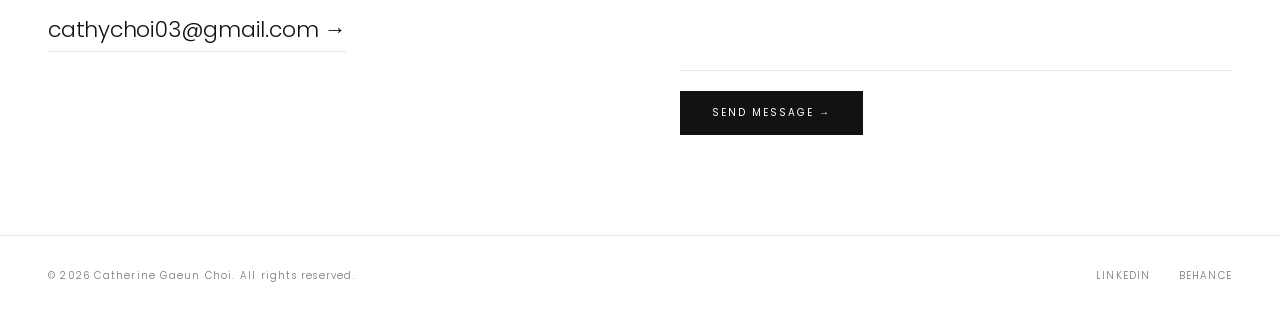
==== commit 5de35775: "updated project thumbnail location" ====
--- a/index.html
+++ b/index.html
@@ -101,12 +101,12 @@
 
       <div class="project-card">
         <div class="project-thumb thumb-1">
+          <img src="New Era.png" alt="New Era" />
           <div class="project-thumb-inner">
           </div>
         </div>
         <div class="project-info">
           <div class="project-index">01 — Product &amp; Web Design</div>
-          <img src="New Era.png" alt="New Era" />
           <h3 class="project-name">New Era Cap Co.</h3>
           <p class="project-desc">Commercial web design and optimisation for a global lifestyle brand — homepage redesign, campaign execution, and data-driven performance analysis across UK and EU storefronts.</p>
           <a href="new-era.html" class="project-link">View more →</a>
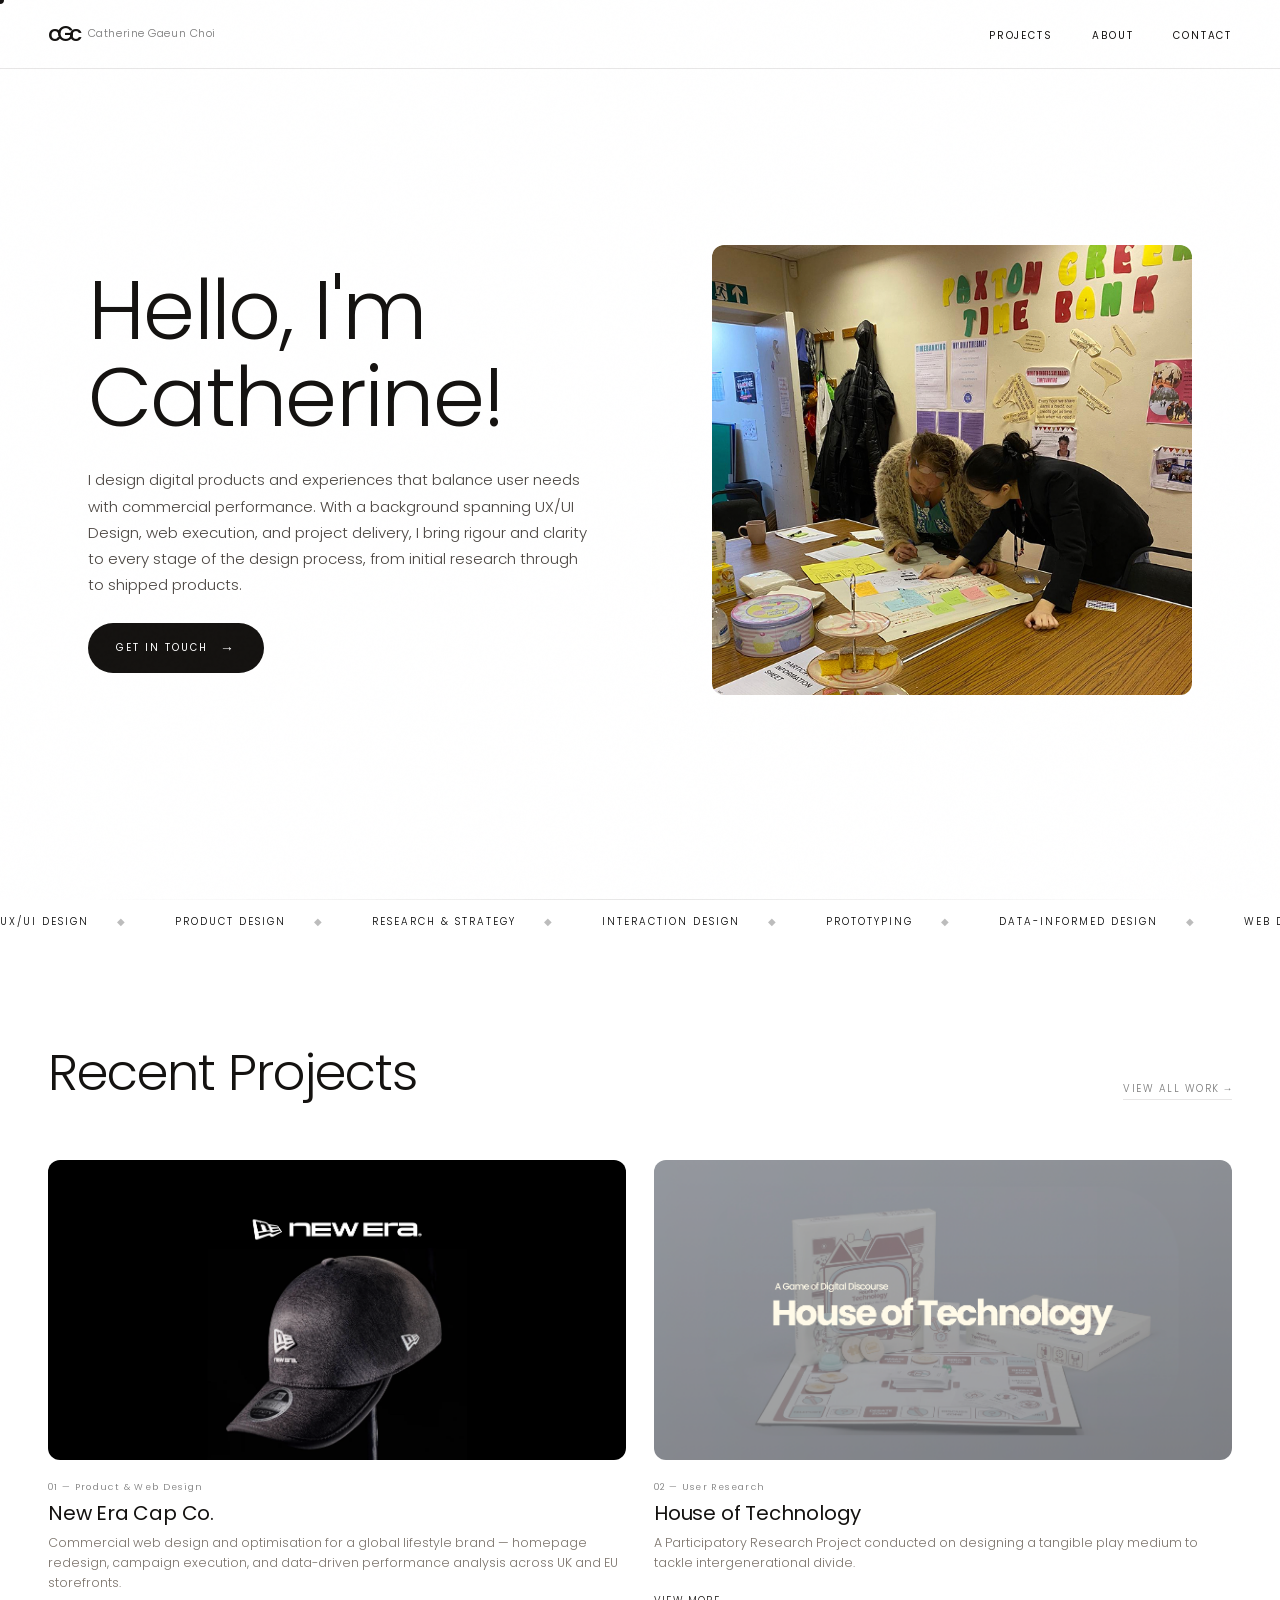
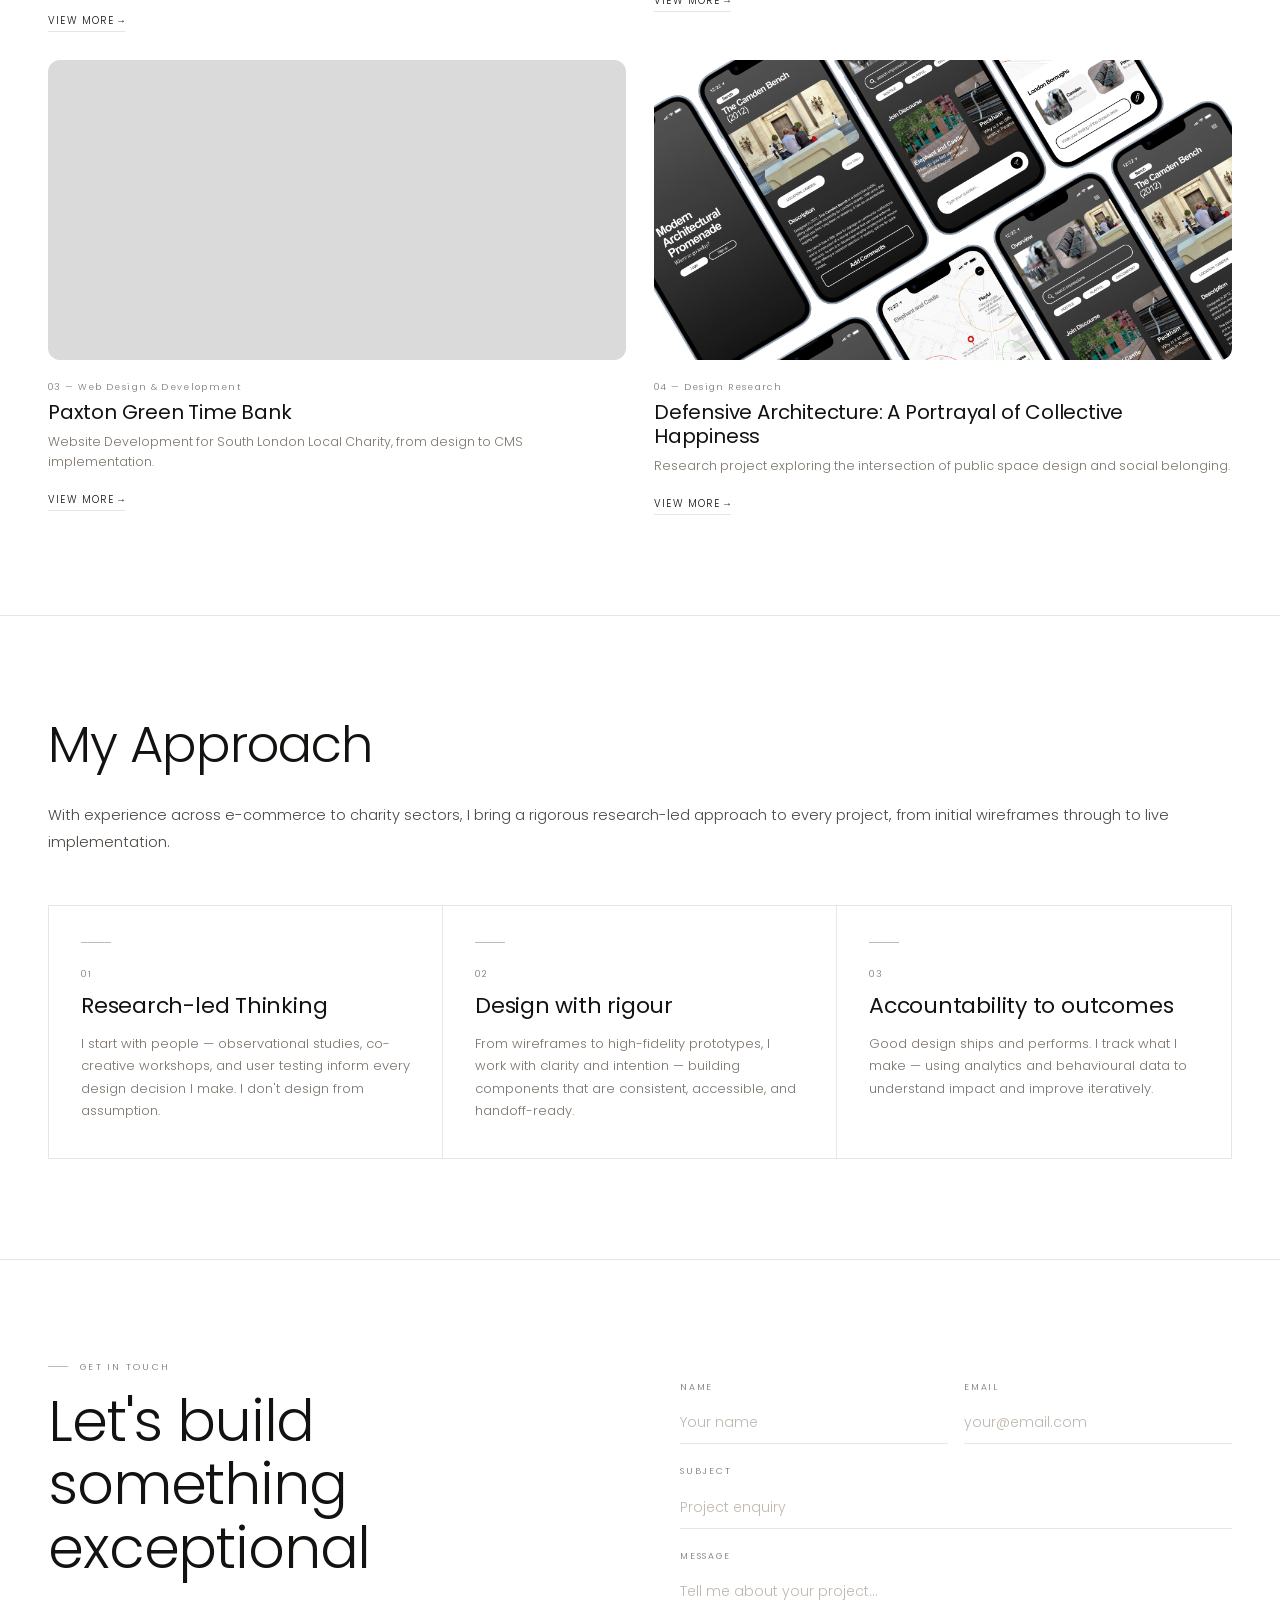
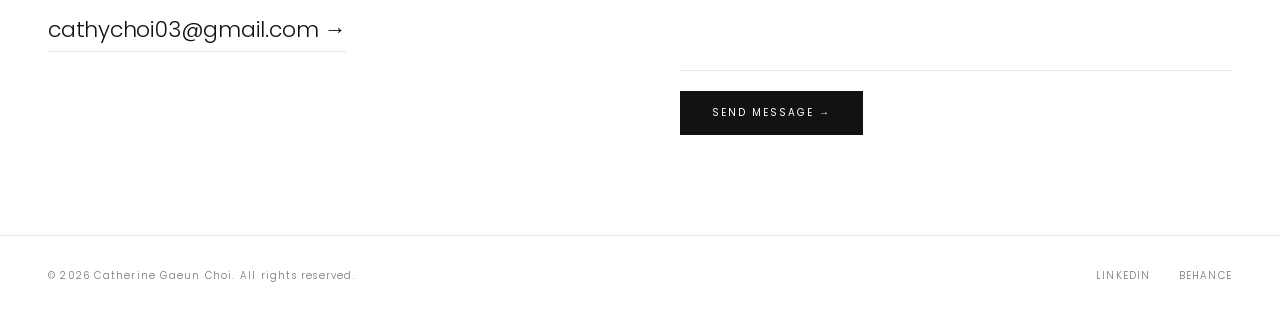
==== commit cf133c2f: "uploaded project thumbnail for work 4" ====
--- a/index.html
+++ b/index.html
@@ -142,6 +142,7 @@
 
       <div class="project-card">
         <div class="project-thumb thumb-4">
+          <img src="Defensive Architecture.jpg" alt="Defensive Architecture" />
           <div class="project-thumb-inner">
           </div>
         </div>
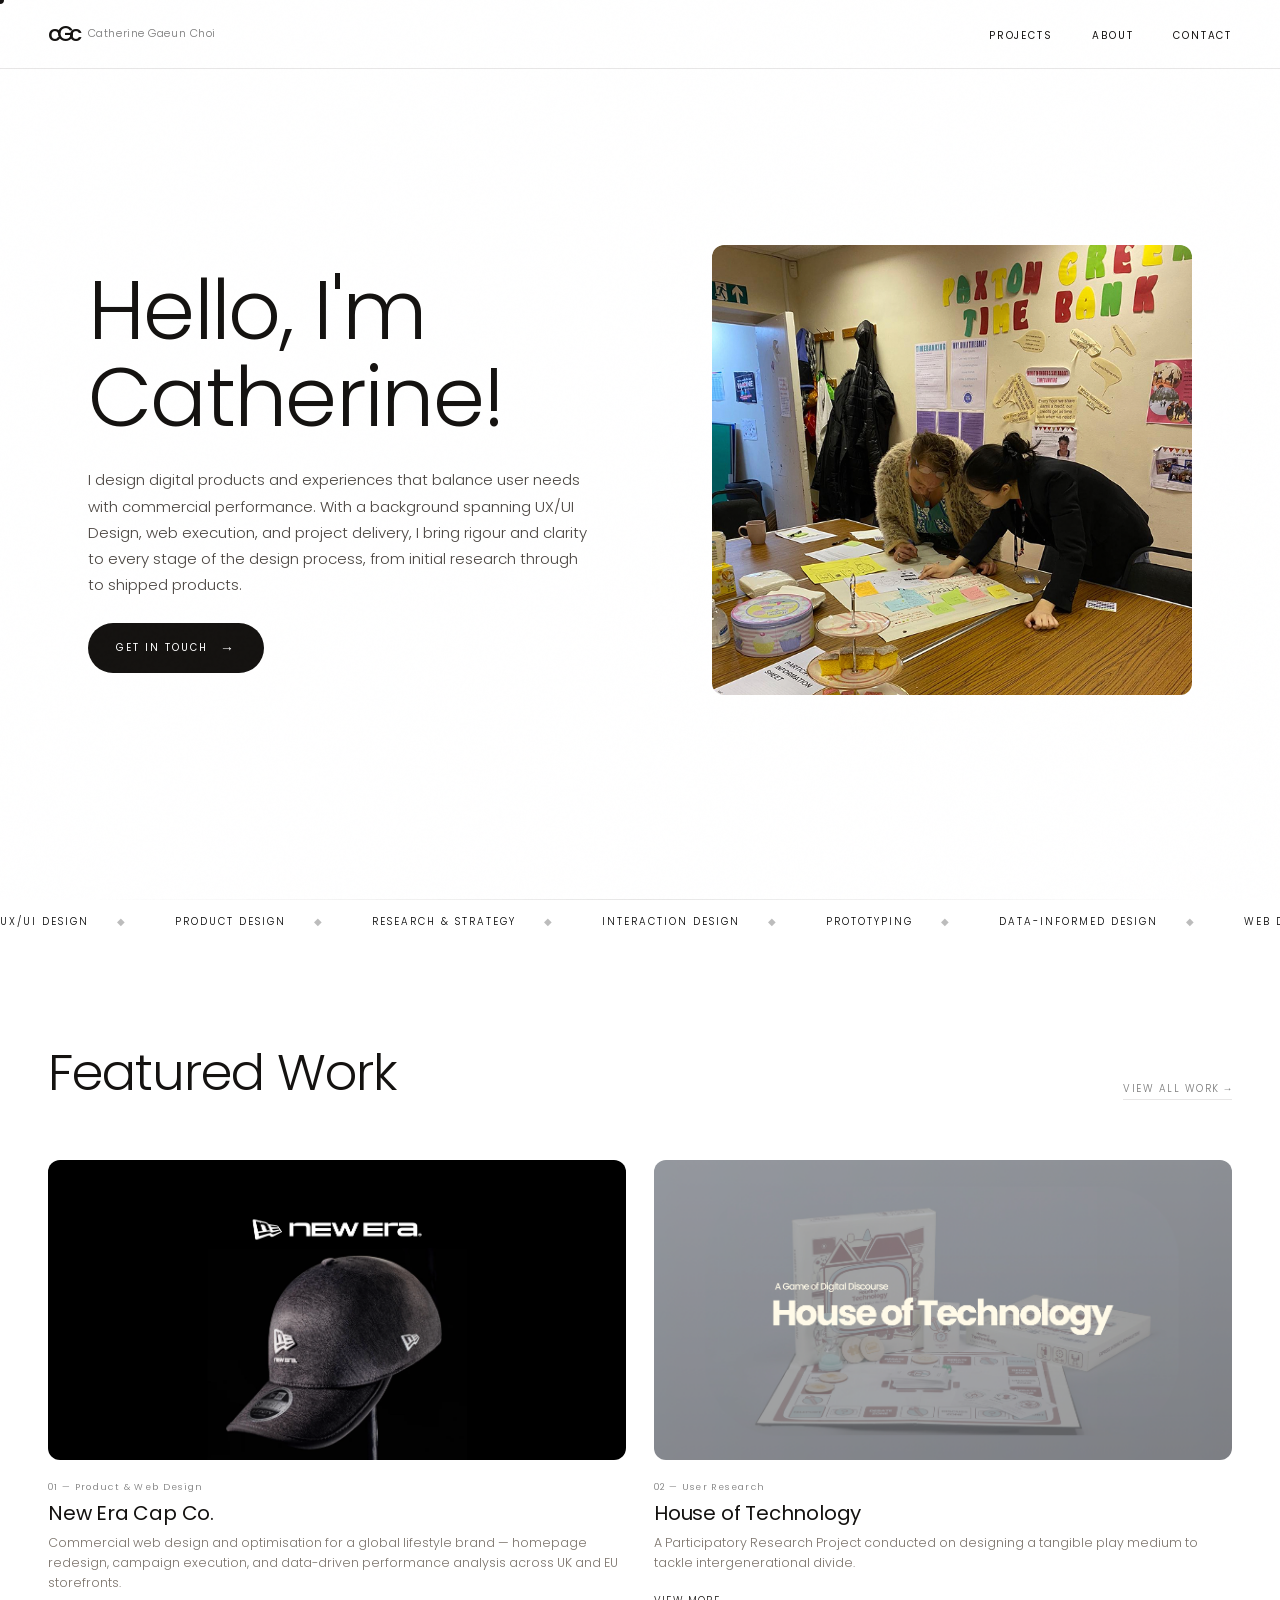
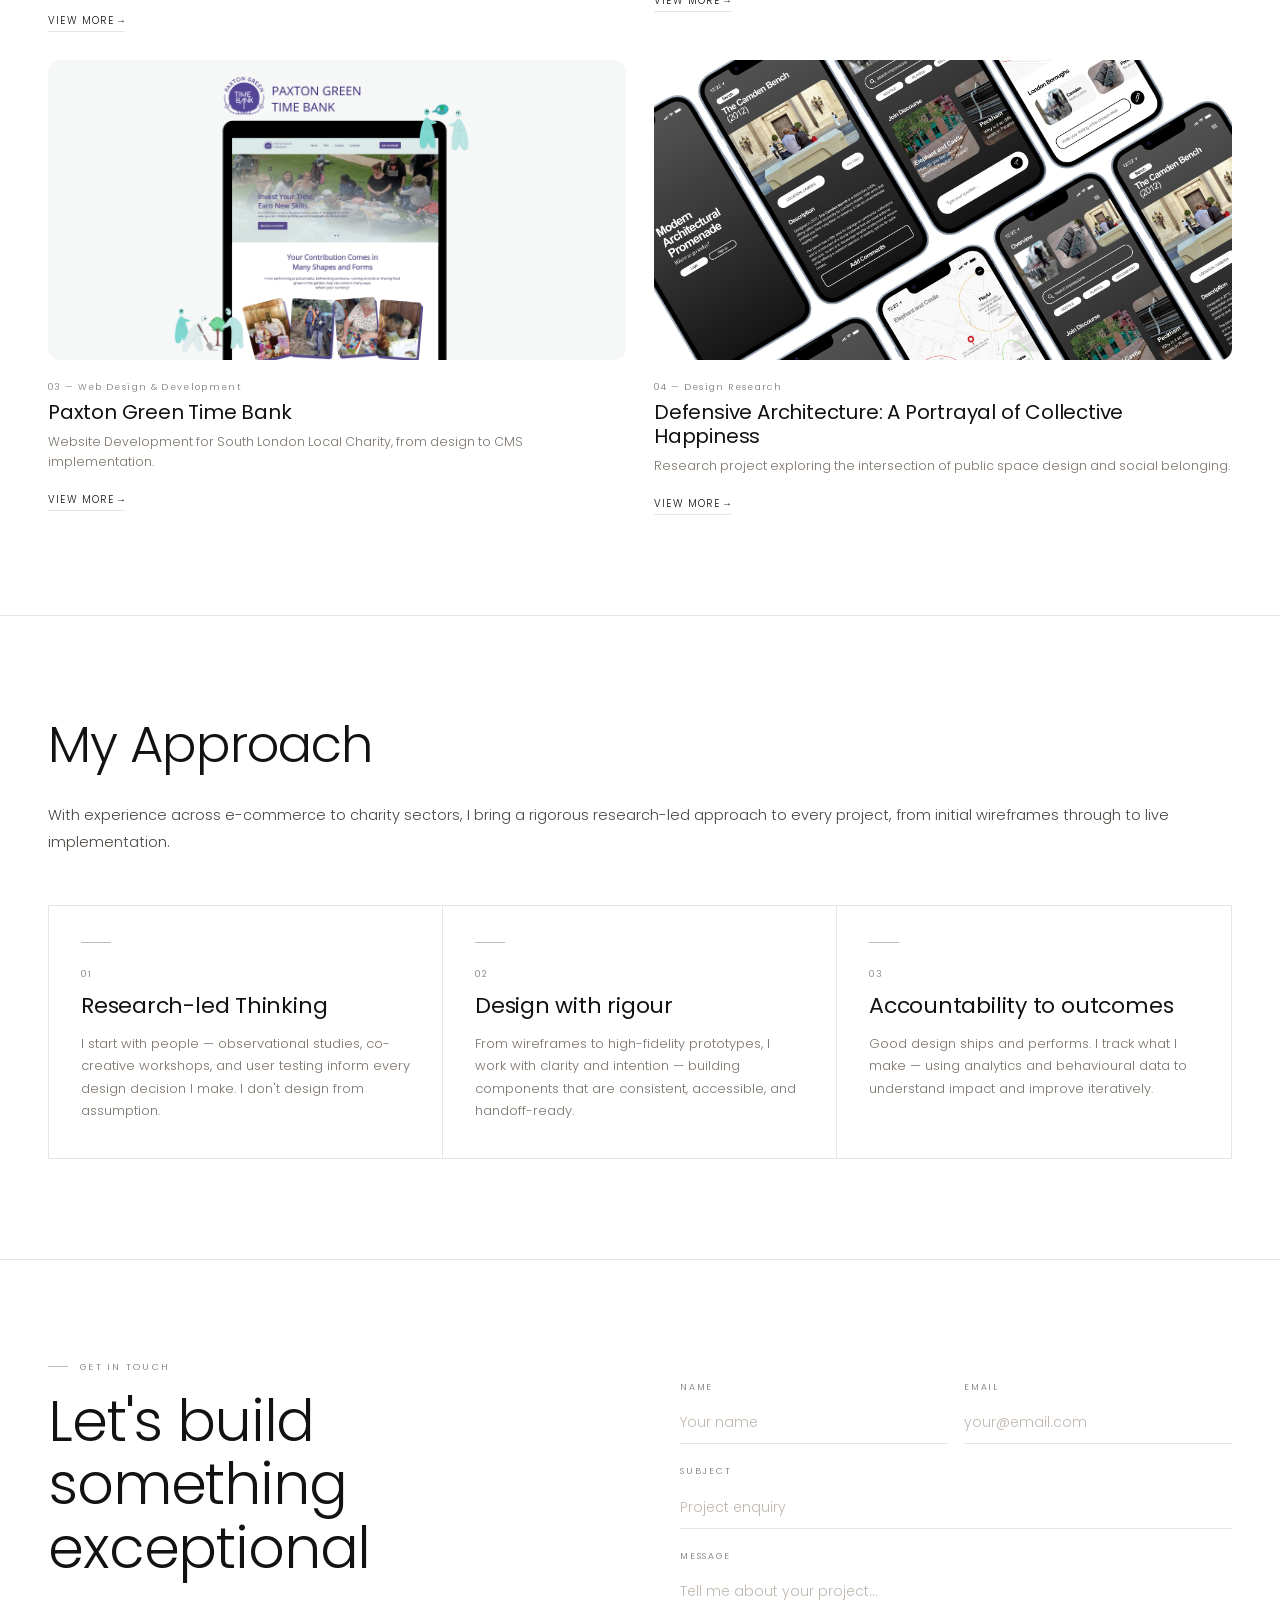
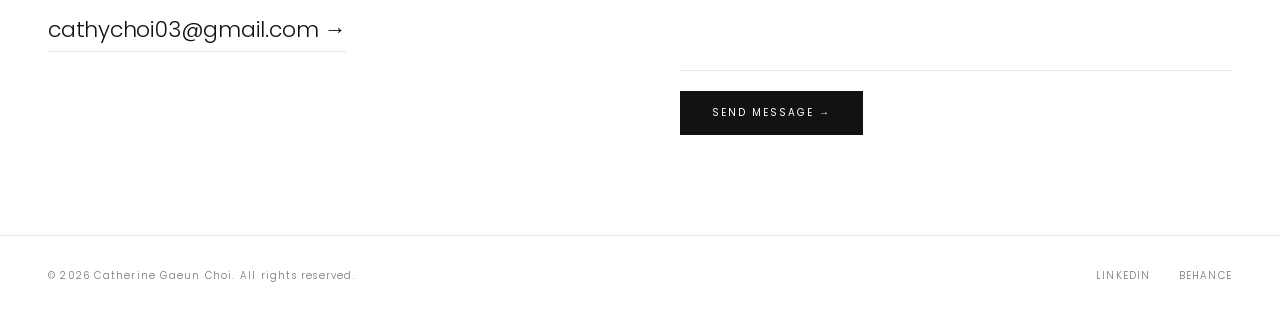
==== commit 6fc57fa8: "updated paxton green time bank image" ====
--- a/index.html
+++ b/index.html
@@ -92,9 +92,9 @@
   <section id="projects">
     <div class="projects-header">
       <div>
-        <h2 class="projects-title">Recent Projects</h2>
-      </div>
-      <a href="#" class="view-all">View All Work →</a>
+        <h2 class="projects-title">Featured Work</h2>
+      </div>
+      <a href="https://www.behance.net/gaeunchoi_cath" class="view-all">View All Work →</a>
     </div>
 
     <div class="projects-grid">
@@ -129,6 +129,7 @@
 
       <div class="project-card">
         <div class="project-thumb thumb-3">
+          <img src="Paxton Green Time Bank.png" alt="Paxton Green Time Bank" />
           <div class="project-thumb-inner">
           </div>
         </div>
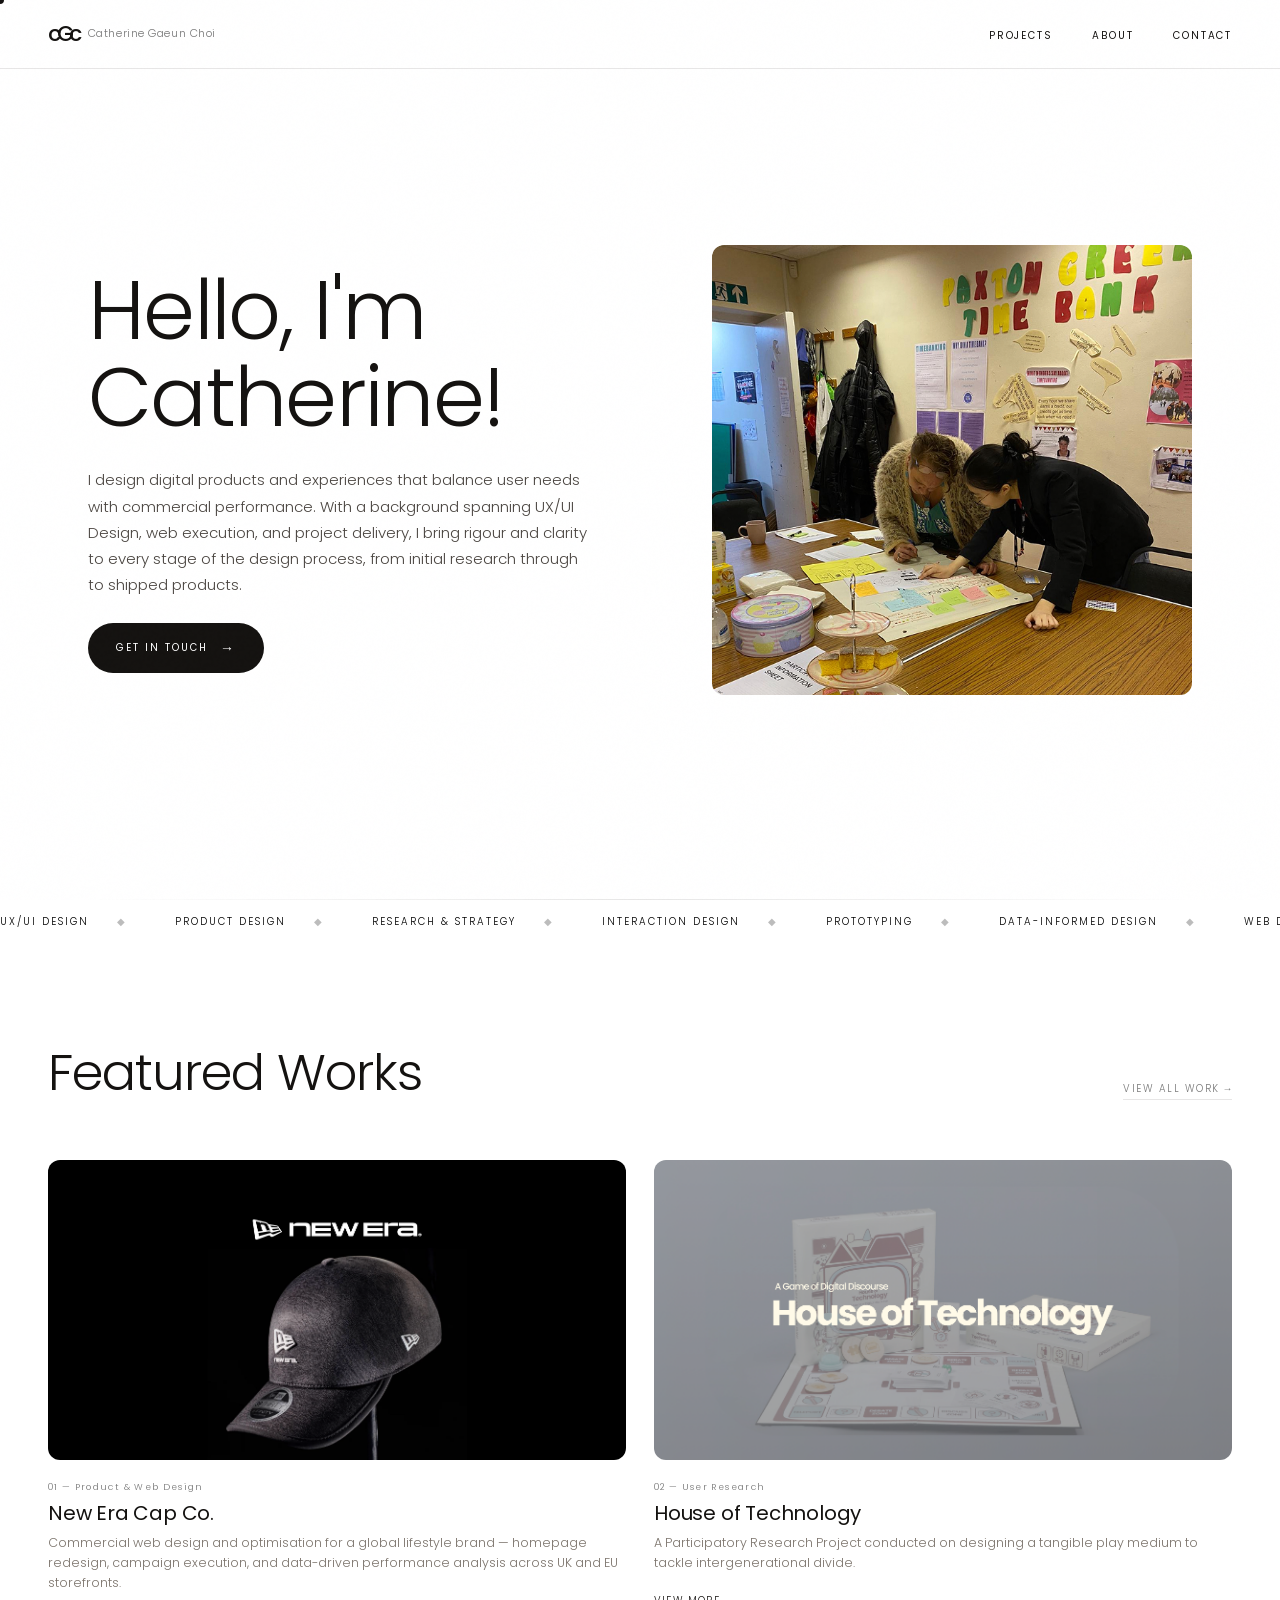
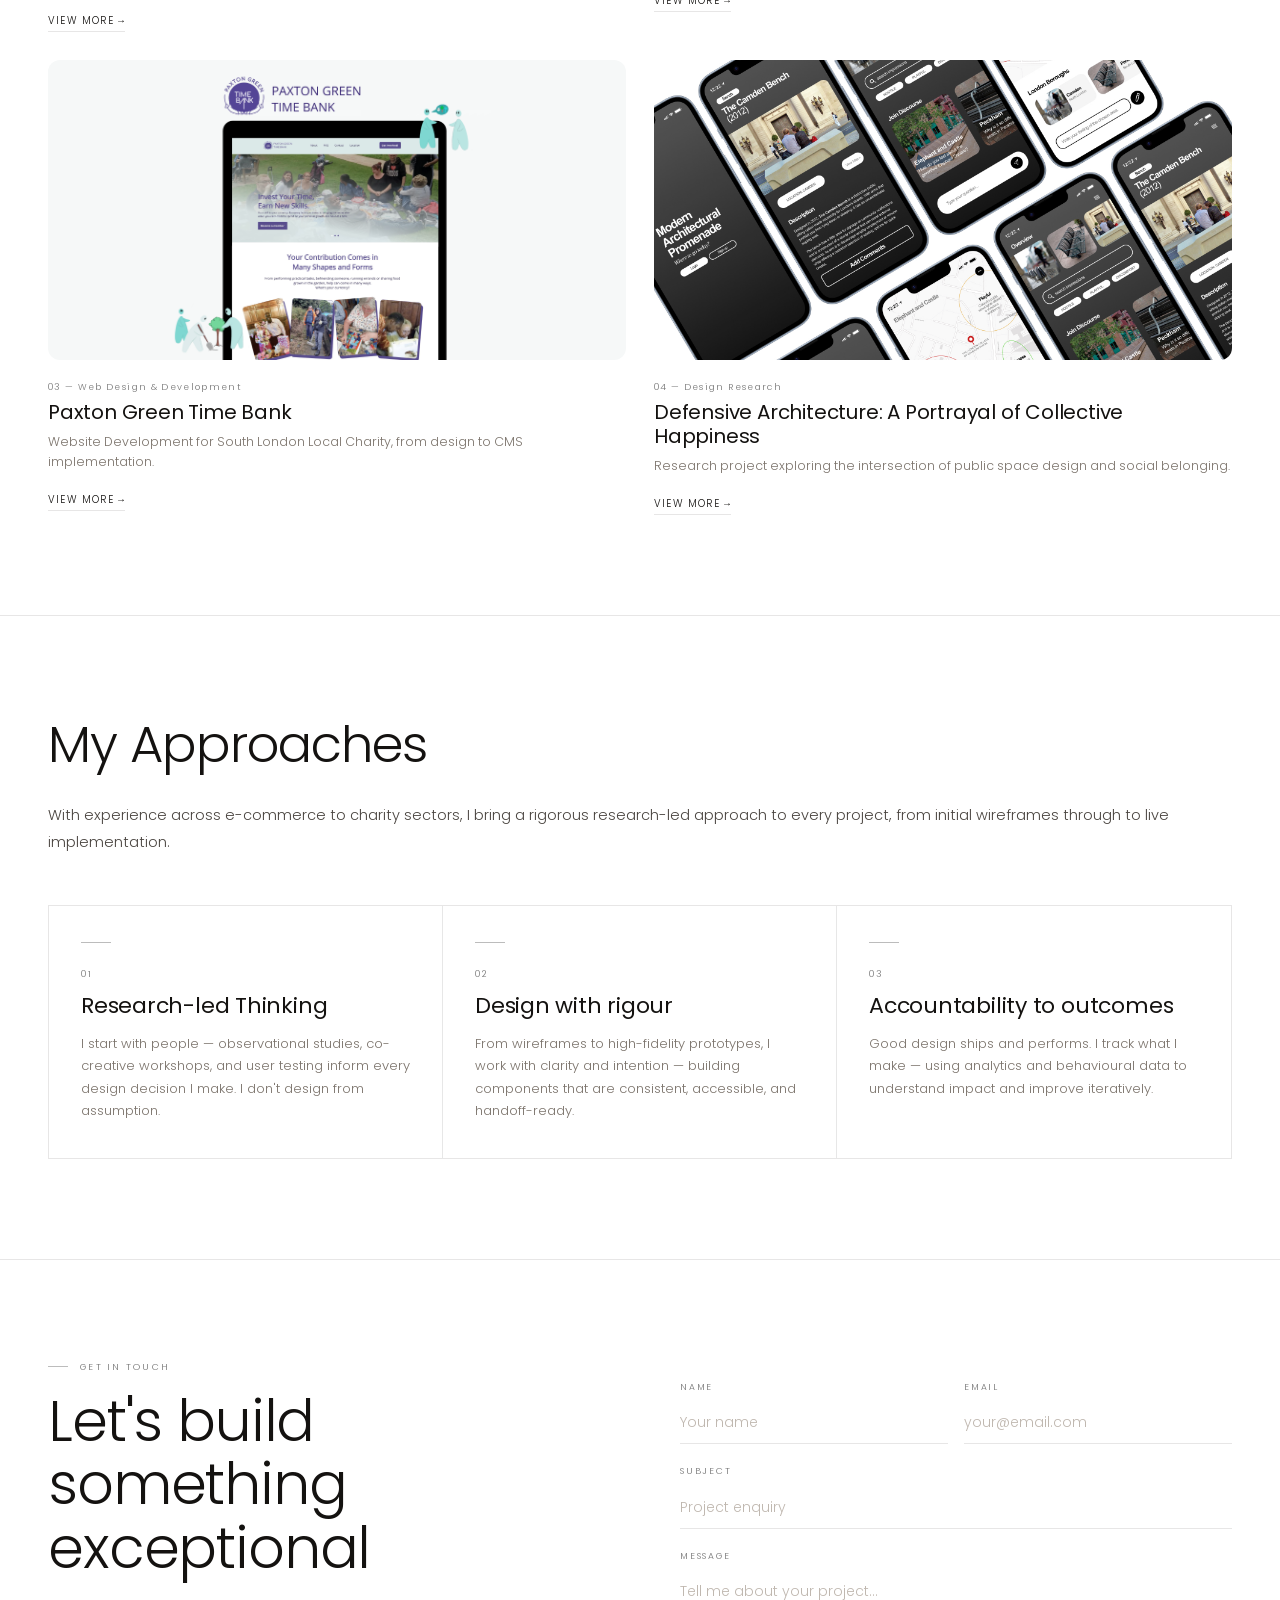
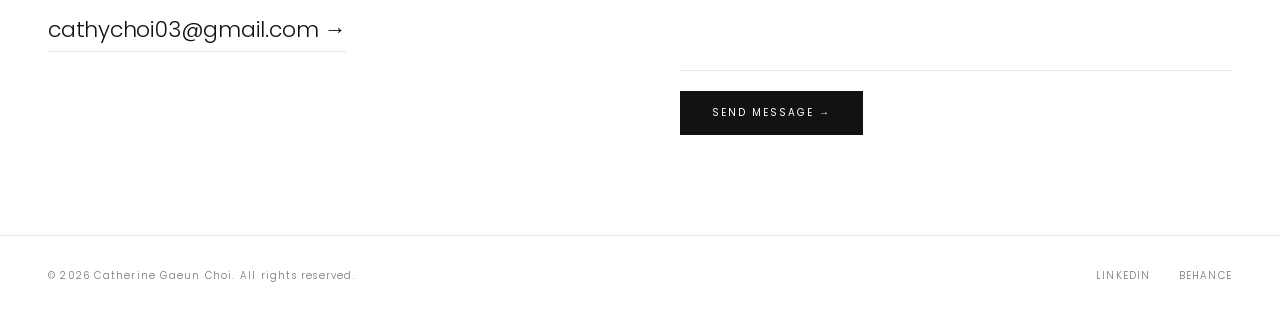
==== commit e1364013: "changed hero content" ====
--- a/index.html
+++ b/index.html
@@ -92,7 +92,7 @@
   <section id="projects">
     <div class="projects-header">
       <div>
-        <h2 class="projects-title">Featured Work</h2>
+        <h2 class="projects-title">Featured Works</h2>
       </div>
       <a href="https://www.behance.net/gaeunchoi_cath" class="view-all">View All Work →</a>
     </div>
@@ -164,7 +164,7 @@
   <section id="services">
     <div class="services-header">
       <div>
-        <h2 class="projects-title">My Approach</h2>
+        <h2 class="projects-title">My Approaches</h2>
         <p class="about-text">With experience across e-commerce to charity sectors, I bring a rigorous
         research-led approach to every project, from initial wireframes through to live
         implementation.</p>
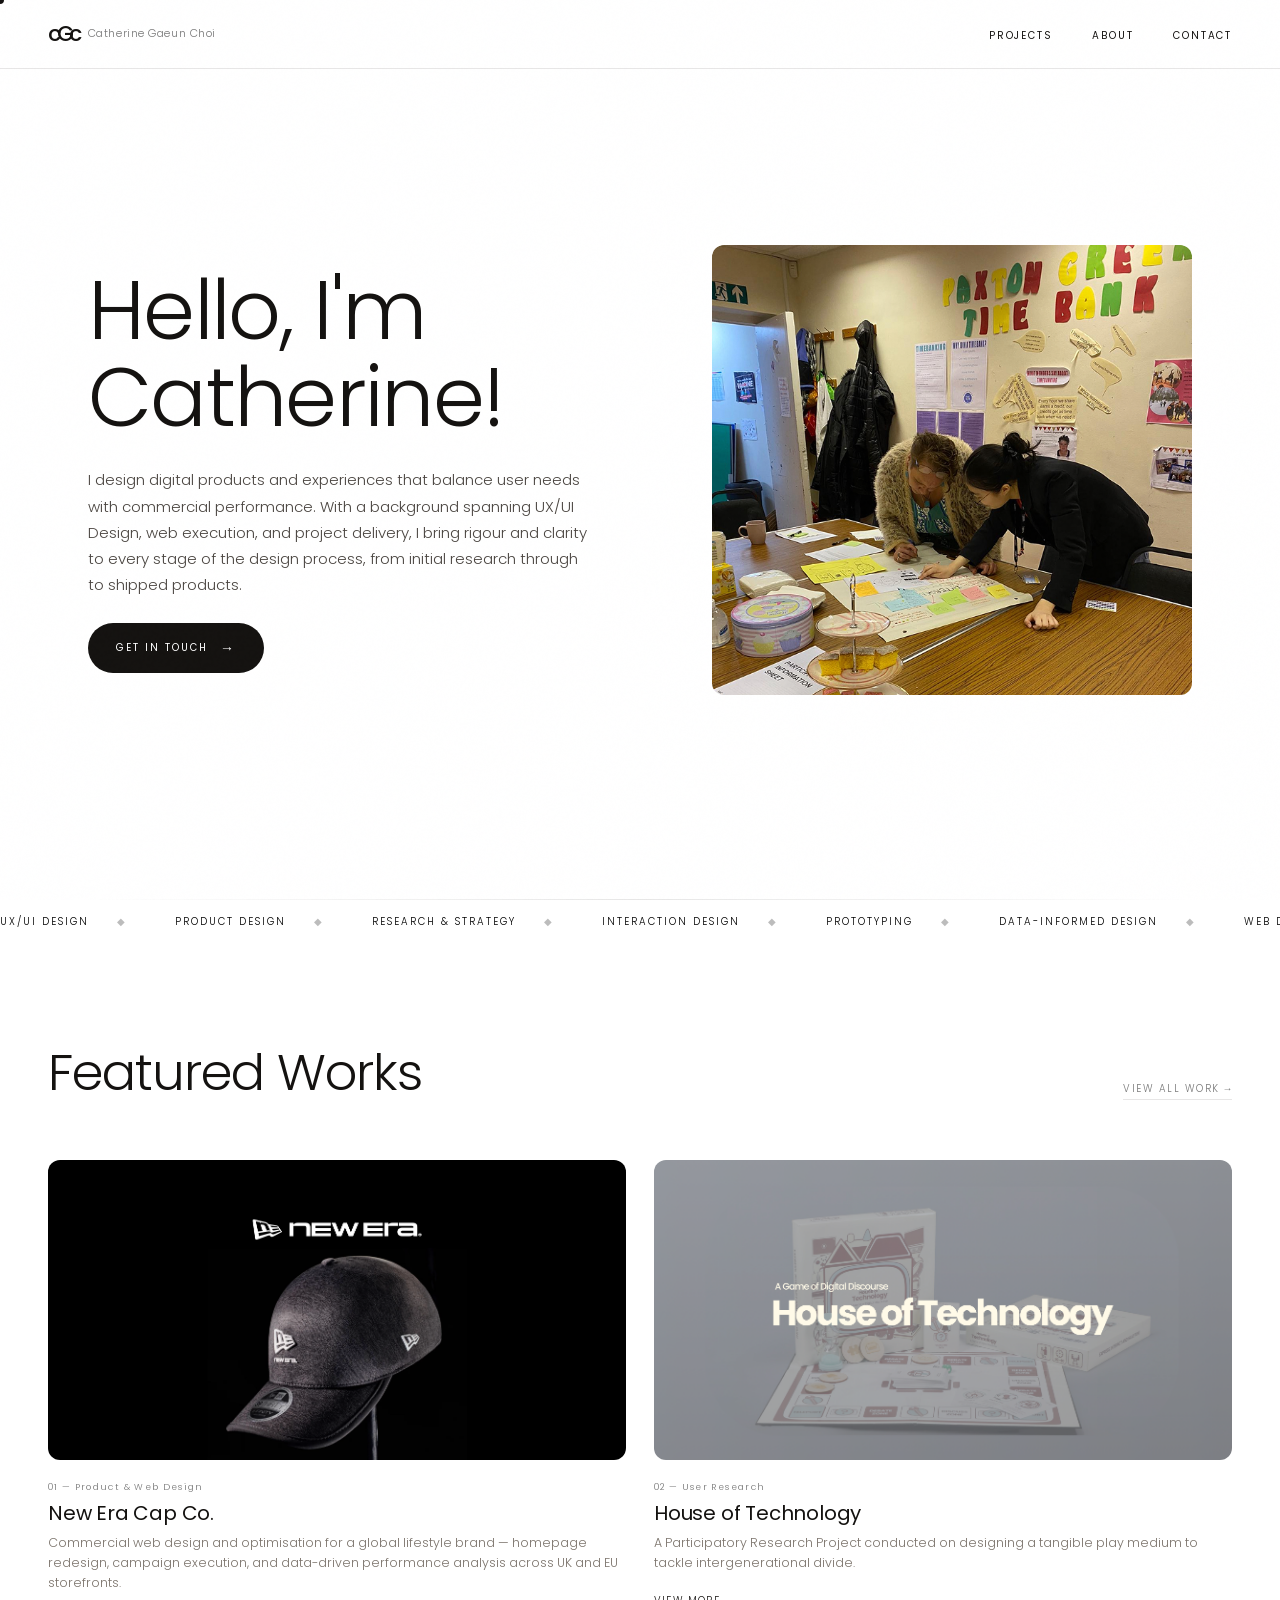
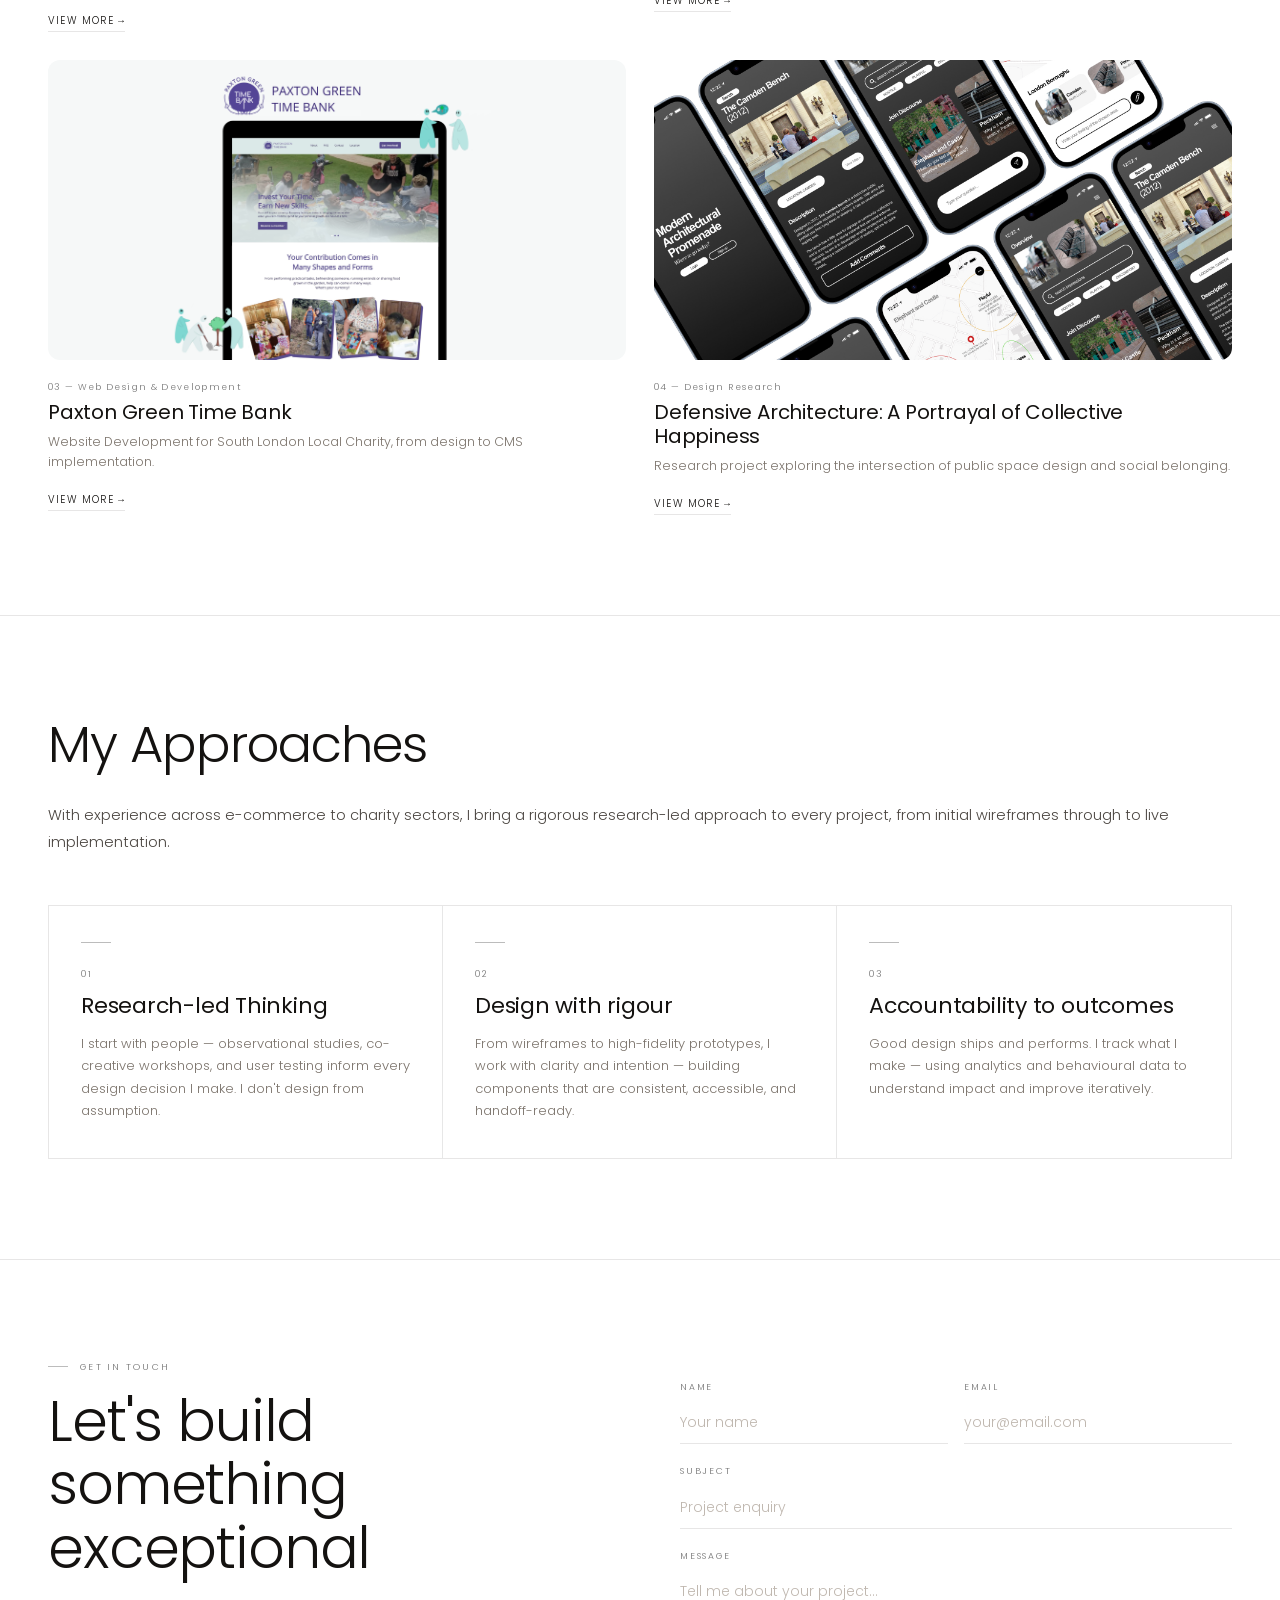
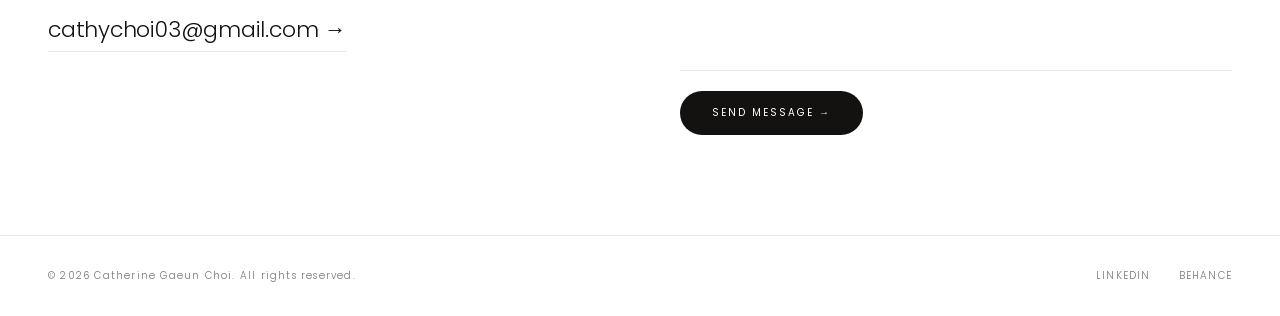
==== commit 00e9d366: "created a page for house of technology project" ====
--- a/index.html
+++ b/index.html
@@ -123,7 +123,7 @@
           <div class="project-index">02 — User Research</div>
           <h3 class="project-name">House of Technology</h3>
           <p class="project-desc">A Participatory Research Project conducted on designing a tangible play medium to tackle intergenerational divide.</p>
-          <a href="#" class="project-link">View more →</a>
+          <a href="house-of-technology.html" class="project-link">View more →</a>
         </div>
       </div>
 
--- a/style.css
+++ b/style.css
@@ -329,7 +329,7 @@
     height: auto;
     aspect-ratio: 4/3;
     object-fit: cover;
-    object-position: top;
+    object-position: right 20%;
     border-radius: 12px;
   }
   .hero-cta {
@@ -723,8 +723,9 @@
   text-transform: uppercase;
   cursor: pointer;
   transition: background 0.3s ease, color 0.3s ease;
-}
-.form-submit:hover { background: var(--accent); color: var(--ink); }
+  border-radius: 40px;
+}
+.form-submit:hover { background: #d9d9d9; color: var(--ink); }
 
 /* ---- FOOTER ---- */
 footer {
@@ -855,7 +856,13 @@
   .contact-tagline { font-size: clamp(30px, 9vw, 46px); }
   .contact-email { font-size: 16px; word-break: break-all; }
   .form-row { grid-template-columns: 1fr; }
-  .form-submit { width: 100%; text-align: center; justify-content: center; }
+  .form-submit { 
+    width: auto; 
+    text-align: center; 
+    justify-content: center;
+    border-radius: 40px;
+    padding: 12px 20px; 
+  }
 
   footer { padding: 24px 20px; gap: 12px; }
   .footer-socials { gap: 20px; }
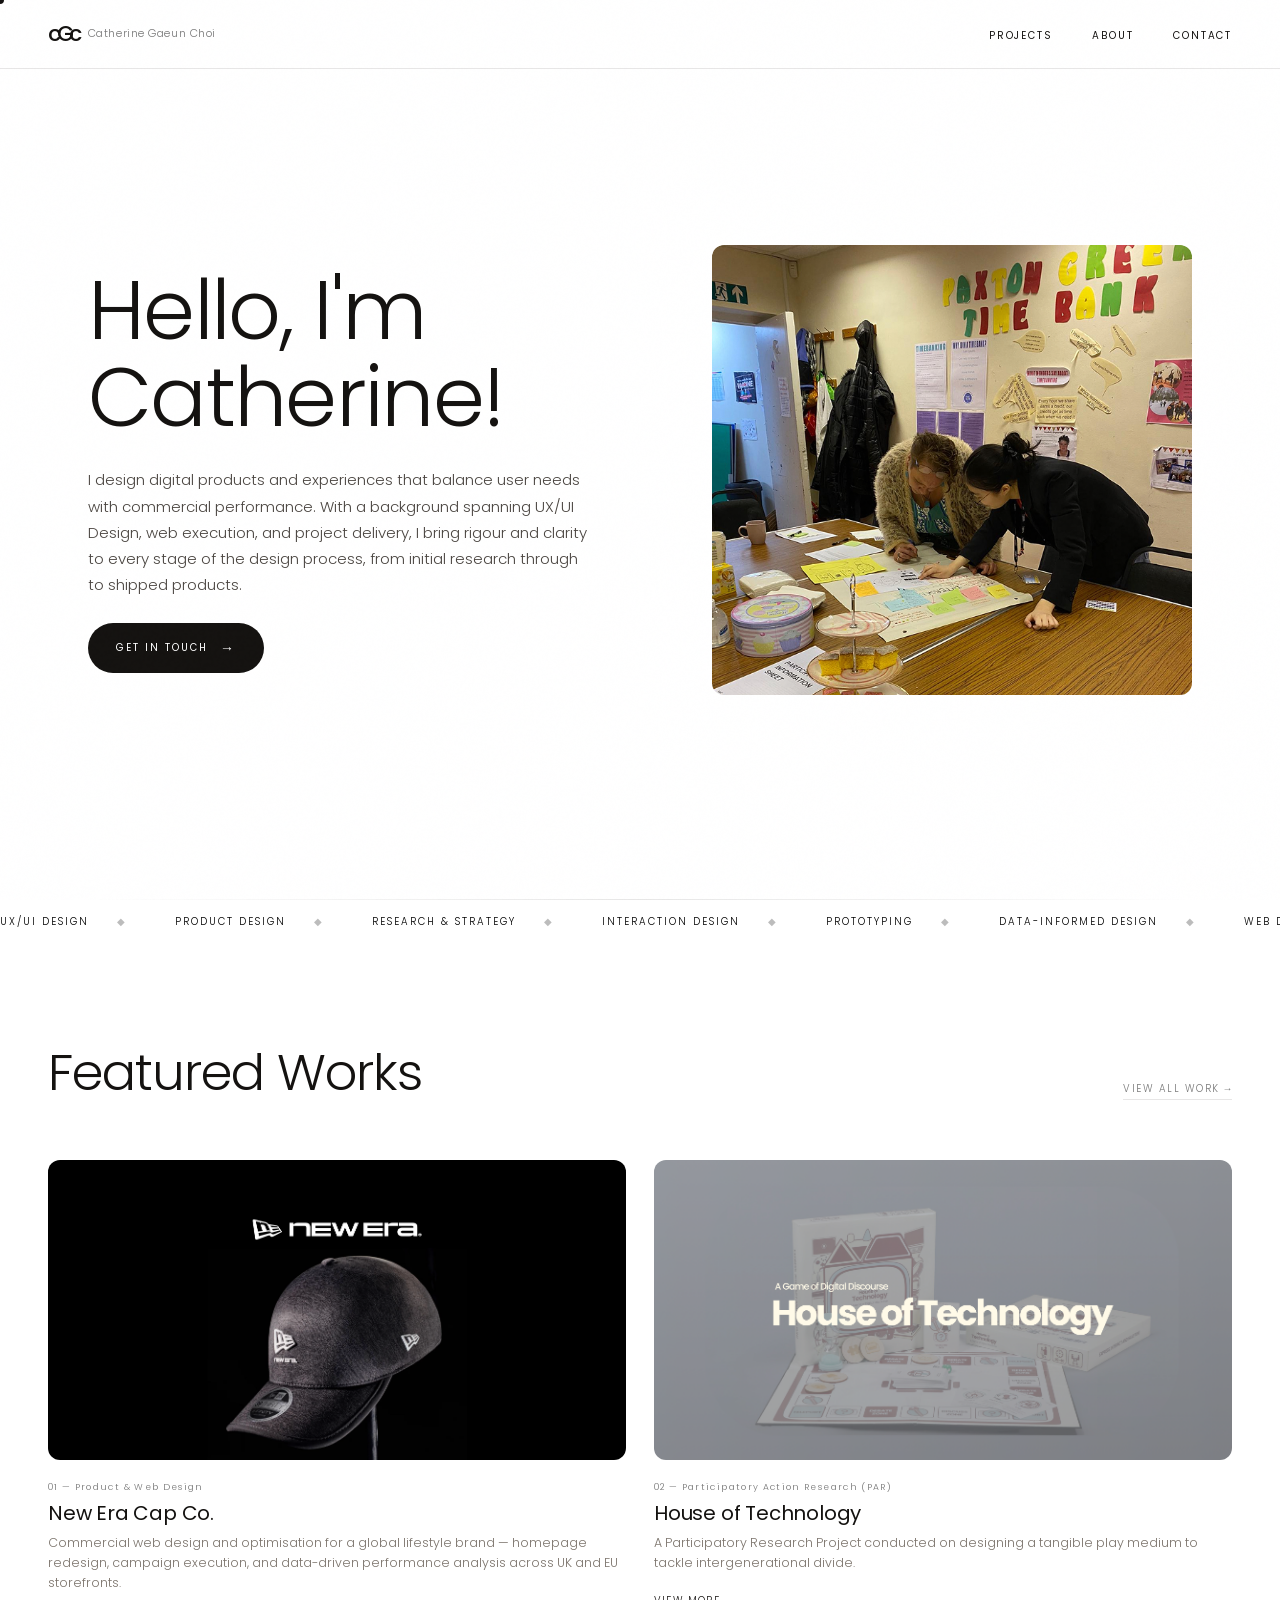
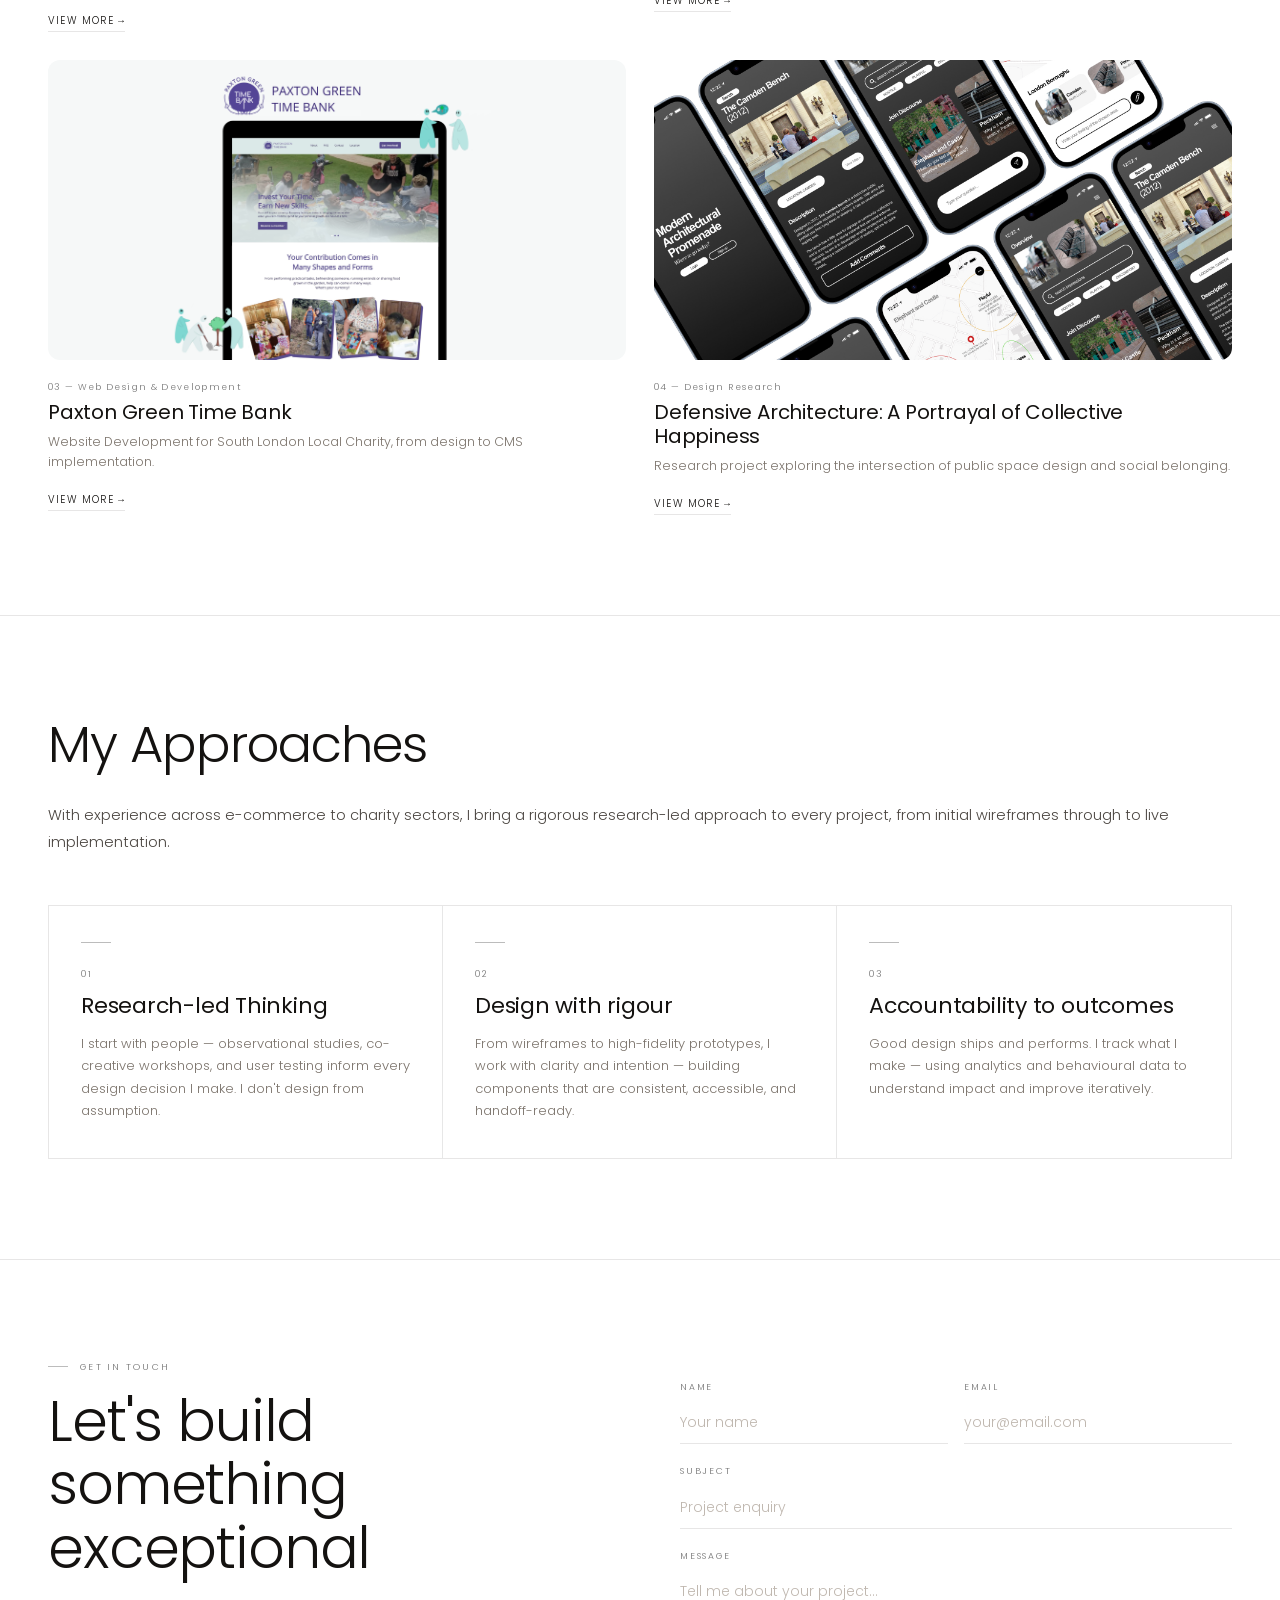
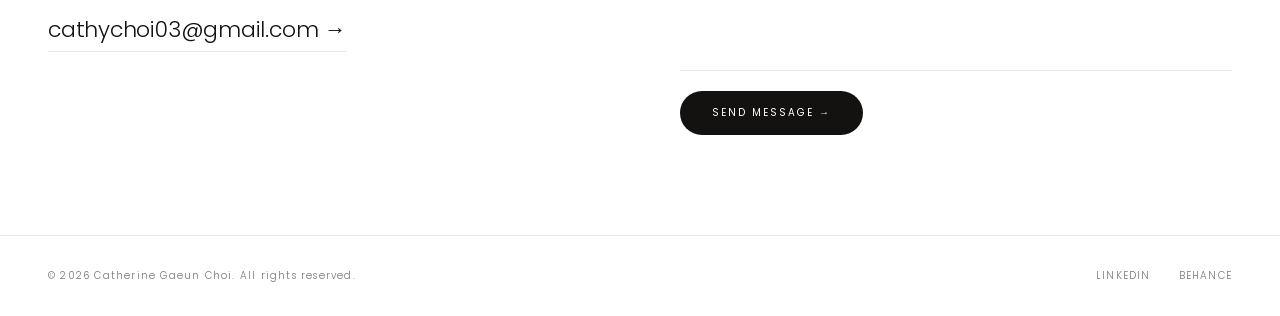
==== commit 84d0d0f4: "changes in house of technology page and main page" ====
--- a/index.html
+++ b/index.html
@@ -120,7 +120,7 @@
           </div>
         </div>
         <div class="project-info">
-          <div class="project-index">02 — User Research</div>
+          <div class="project-index">02 — Participatory Action Research (PAR)</div>
           <h3 class="project-name">House of Technology</h3>
           <p class="project-desc">A Participatory Research Project conducted on designing a tangible play medium to tackle intergenerational divide.</p>
           <a href="house-of-technology.html" class="project-link">View more →</a>
